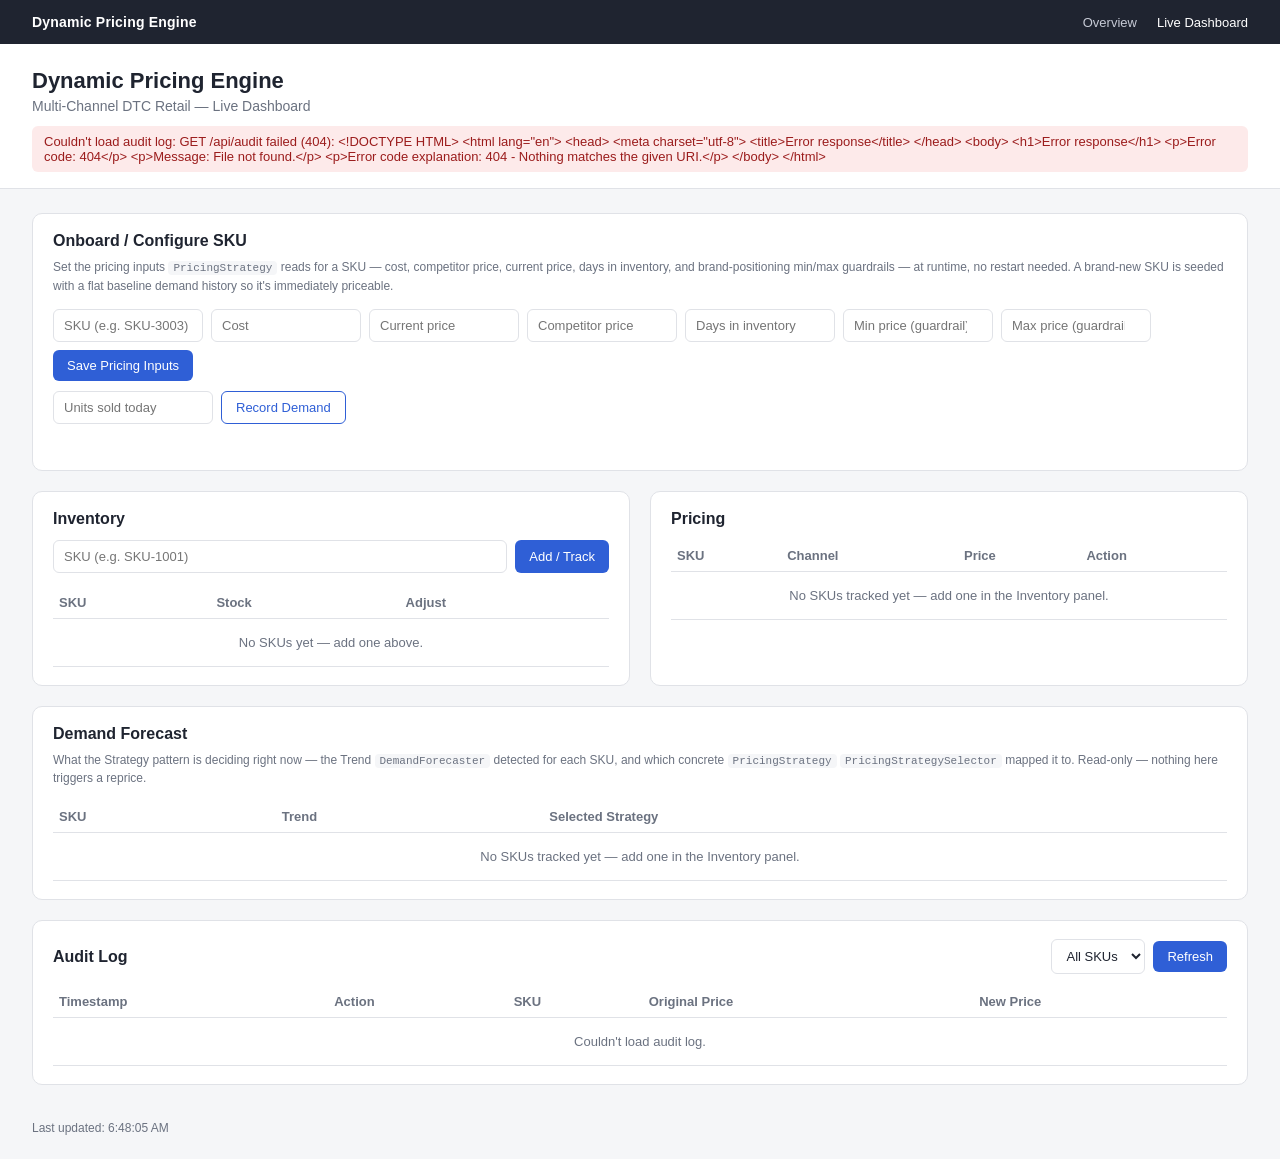
==== src/main/resources/static/dashboard.html @ 6233b5ac "SKU onboarding on the of UI dashboard" ====
<!DOCTYPE html>
<html lang="en">
<head>
  <meta charset="UTF-8" />
  <meta name="viewport" content="width=device-width, initial-scale=1.0" />
  <title>Dynamic Pricing Engine — Dashboard</title>
  <link rel="stylesheet" href="css/dashboard.css" />
</head>
<body>

  <nav class="top-nav">
    <span class="top-nav-brand">Dynamic Pricing Engine</span>
    <div class="top-nav-links">
      <a href="index.html">Overview</a>
      <a href="dashboard.html" class="active">Live Dashboard</a>
    </div>
  </nav>

  <header class="app-header">
    <h1>Dynamic Pricing Engine</h1>
    <p class="subtitle">Multi-Channel DTC Retail — Live Dashboard</p>
    <div id="status-banner" class="status-banner status-ok" hidden></div>
  </header>

  <main class="dashboard-grid">

    <!-- Onboarding Panel -->
    <section class="panel panel-wide" id="onboarding-panel">
      <h2>Onboard / Configure SKU</h2>
      <p class="panel-subtitle">
        Set the pricing inputs <code>PricingStrategy</code> reads for a SKU —
        cost, competitor price, current price, days in inventory, and
        brand-positioning min/max guardrails — at runtime, no restart needed.
        A brand-new SKU is seeded with a flat baseline demand history so it's
        immediately priceable.
      </p>
      <div class="onboarding-form">
        <input id="onboarding-sku-input" type="text" placeholder="SKU (e.g. SKU-3003)" />
        <input id="onboarding-cost" type="number" step="0.01" placeholder="Cost" />
        <input id="onboarding-current-price" type="number" step="0.01" placeholder="Current price" />
        <input id="onboarding-competitor-price" type="number" step="0.01" placeholder="Competitor price" />
        <input id="onboarding-days-in-inventory" type="number" placeholder="Days in inventory" />
        <input id="onboarding-min-price" type="number" step="0.01" placeholder="Min price (guardrail)" />
        <input id="onboarding-max-price" type="number" step="0.01" placeholder="Max price (guardrail)" />
        <button id="onboarding-save-btn">Save Pricing Inputs</button>
      </div>
      <div class="onboarding-form onboarding-form-secondary">
        <input id="onboarding-demand-units" type="number" placeholder="Units sold today" />
        <button id="onboarding-record-demand-btn" class="secondary">Record Demand</button>
      </div>
      <p id="onboarding-status" class="form-status"></p>
    </section>

    <!-- Inventory Panel -->
    <section class="panel" id="inventory-panel">
      <h2>Inventory</h2>
      <div class="panel-toolbar">
        <input id="inventory-sku-input" type="text" placeholder="SKU (e.g. SKU-1001)" />
        <button id="inventory-lookup-btn">Add / Track</button>
      </div>
      <table class="data-table">
        <thead>
          <tr>
            <th>SKU</th>
            <th>Stock</th>
            <th>Adjust</th>
          </tr>
        </thead>
        <tbody id="inventory-rows">
          <!-- rows injected by inventory-panel.js -->
        </tbody>
      </table>
    </section>

    <!-- Pricing Panel -->
    <section class="panel" id="pricing-panel">
      <h2>Pricing</h2>
      <table class="data-table">
        <thead>
          <tr>
            <th>SKU</th>
            <th>Channel</th>
            <th>Price</th>
            <th>Action</th>
          </tr>
        </thead>
        <tbody id="pricing-rows">
          <!-- rows injected by pricing-panel.js -->
        </tbody>
      </table>
    </section>

    <!-- Demand Forecast Panel -->
    <section class="panel panel-wide" id="forecast-panel">
      <h2>Demand Forecast</h2>
      <p class="panel-subtitle">
        What the Strategy pattern is deciding right now — the Trend
        <code>DemandForecaster</code> detected for each SKU, and which
        concrete <code>PricingStrategy</code> <code>PricingStrategySelector</code>
        mapped it to. Read-only — nothing here triggers a reprice.
      </p>
      <table class="data-table">
        <thead>
          <tr>
            <th>SKU</th>
            <th>Trend</th>
            <th>Selected Strategy</th>
          </tr>
        </thead>
        <tbody id="forecast-rows">
          <!-- rows injected by forecast-panel.js -->
        </tbody>
      </table>
    </section>

    <!-- Audit Panel -->
    <section class="panel panel-wide" id="audit-panel">
      <div class="panel-header-row">
        <h2>Audit Log</h2>
        <div class="audit-toolbar">
          <select id="audit-sku-filter" aria-label="Filter audit log by SKU">
            <option value="">All SKUs</option>
          </select>
          <button id="audit-refresh-btn">Refresh</button>
        </div>
      </div>
      <table class="data-table">
        <thead>
          <tr>
            <th>Timestamp</th>
            <th>Action</th>
            <th>SKU</th>
            <th>Original Price</th>
            <th>New Price</th>
          </tr>
        </thead>
        <tbody id="audit-rows">
          <!-- rows injected by audit-panel.js -->
        </tbody>
      </table>
    </section>

  </main>

  <footer class="app-footer">
    <span id="last-updated">Not yet loaded</span>
  </footer>

  <script src="js/api.js"></script>
  <script src="js/inventory-panel.js"></script>
  <script src="js/onboarding-panel.js"></script>
  <script src="js/pricing-panel.js"></script>
  <script src="js/forecast-panel.js"></script>
  <script src="js/audit-panel.js"></script>
  <script src="js/dashboard.js"></script>
</body>
</html>
---- src/main/resources/static/css/dashboard.css ----
:root {
  --color-bg: #f5f6f8;
  --color-panel: #ffffff;
  --color-border: #e0e2e7;
  --color-text: #1f2430;
  --color-muted: #6b7280;
  --color-primary: #2f5fd6;
  --color-primary-hover: #24449e;
  --color-rising: #1a8f4c;
  --color-falling: #c23b3b;
  --color-stable: #6b7280;
  --color-danger-bg: #fdeaea;
  --color-danger-text: #9b1c1c;
  --color-ok-bg: #e8f5ee;
  --color-ok-text: #1a6b3c;
  font-family: -apple-system, BlinkMacSystemFont, "Segoe UI", Roboto, Helvetica, Arial, sans-serif;
}

* { box-sizing: border-box; }

body {
  margin: 0;
  background: var(--color-bg);
  color: var(--color-text);
}

.top-nav {
  display: flex;
  align-items: center;
  justify-content: space-between;
  padding: 14px 32px;
  background: var(--color-text);
}

.top-nav-brand {
  color: #fff;
  font-weight: 600;
  font-size: 14px;
  letter-spacing: 0.2px;
}

.top-nav-links {
  display: flex;
  gap: 20px;
}

.top-nav-links a {
  color: #c7cbd6;
  text-decoration: none;
  font-size: 13px;
  font-weight: 500;
}

.top-nav-links a:hover,
.top-nav-links a.active {
  color: #fff;
}

.panel-subtitle {
  margin: -4px 0 14px;
  color: var(--color-muted);
  font-size: 12px;
  line-height: 1.5;
}

.panel-subtitle code {
  background: var(--color-bg);
  border-radius: 4px;
  padding: 1px 5px;
  font-size: 11px;
}

.app-header {
  padding: 24px 32px 16px;
  border-bottom: 1px solid var(--color-border);
  background: var(--color-panel);
}

.app-header h1 {
  margin: 0;
  font-size: 22px;
}

.subtitle {
  margin: 4px 0 0;
  color: var(--color-muted);
  font-size: 14px;
}

.status-banner {
  margin-top: 12px;
  padding: 8px 12px;
  border-radius: 6px;
  font-size: 13px;
}

.status-banner.status-ok {
  background: var(--color-ok-bg);
  color: var(--color-ok-text);
}

.status-banner.status-error {
  background: var(--color-danger-bg);
  color: var(--color-danger-text);
}

.dashboard-grid {
  display: grid;
  grid-template-columns: 1fr 1fr;
  gap: 20px;
  padding: 24px 32px;
}

.panel {
  background: var(--color-panel);
  border: 1px solid var(--color-border);
  border-radius: 10px;
  padding: 18px 20px;
}

.panel-wide {
  grid-column: 1 / -1;
}

.panel h2 {
  margin: 0 0 12px;
  font-size: 16px;
}

.panel-header-row {
  display: flex;
  align-items: center;
  justify-content: space-between;
  margin-bottom: 12px;
}

.panel-header-row h2 { margin: 0; }

.panel-toolbar {
  display: flex;
  gap: 8px;
  margin-bottom: 14px;
}

.panel-toolbar input {
  flex: 1;
  padding: 8px 10px;
  border: 1px solid var(--color-border);
  border-radius: 6px;
  font-size: 13px;
}

.audit-toolbar {
  display: flex;
  gap: 8px;
  align-items: center;
}

.audit-toolbar select {
  padding: 8px 10px;
  border: 1px solid var(--color-border);
  border-radius: 6px;
  font-size: 13px;
  background: var(--color-panel);
  color: var(--color-text);
}

button {
  padding: 8px 14px;
  background: var(--color-primary);
  color: white;
  border: none;
  border-radius: 6px;
  font-size: 13px;
  cursor: pointer;
}

button:hover { background: var(--color-primary-hover); }

button.secondary {
  background: transparent;
  color: var(--color-primary);
  border: 1px solid var(--color-primary);
}

button.secondary:hover {
  background: #eef2fc;
}

.data-table {
  width: 100%;
  border-collapse: collapse;
  font-size: 13px;
}

.data-table th {
  text-align: left;
  padding: 8px 6px;
  color: var(--color-muted);
  border-bottom: 1px solid var(--color-border);
  font-weight: 600;
}

.data-table td {
  padding: 8px 6px;
  border-bottom: 1px solid var(--color-border);
}

.data-table tbody tr:hover {
  background: #fafbfd;
}

.qty-controls {
  display: flex;
  gap: 6px;
  align-items: center;
}

.qty-controls button {
  padding: 4px 10px;
  font-size: 14px;
}

.trend-badge {
  display: inline-block;
  padding: 2px 8px;
  border-radius: 12px;
  font-size: 12px;
  font-weight: 600;
}

.trend-badge.RISING { background: #e6f6ec; color: var(--color-rising); }
.trend-badge.FALLING { background: #fbeaea; color: var(--color-falling); }
.trend-badge.STABLE { background: #eef0f2; color: var(--color-stable); }

.onboarding-form {
  display: flex;
  flex-wrap: wrap;
  gap: 8px;
  margin-bottom: 10px;
}

.onboarding-form input {
  padding: 8px 10px;
  border: 1px solid var(--color-border);
  border-radius: 6px;
  font-size: 13px;
  width: 150px;
}

.onboarding-form-secondary input {
  width: 160px;
}

.form-status {
  margin: 6px 0 0;
  font-size: 13px;
  min-height: 18px;
}

.form-status-ok {
  color: var(--color-ok-text);
}

.form-status-error {
  color: var(--color-danger-text);
}

.empty-row td {
  color: var(--color-muted);
  text-align: center;
  padding: 16px 6px;
}

.app-footer {
  padding: 12px 32px 24px;
  color: var(--color-muted);
  font-size: 12px;
}
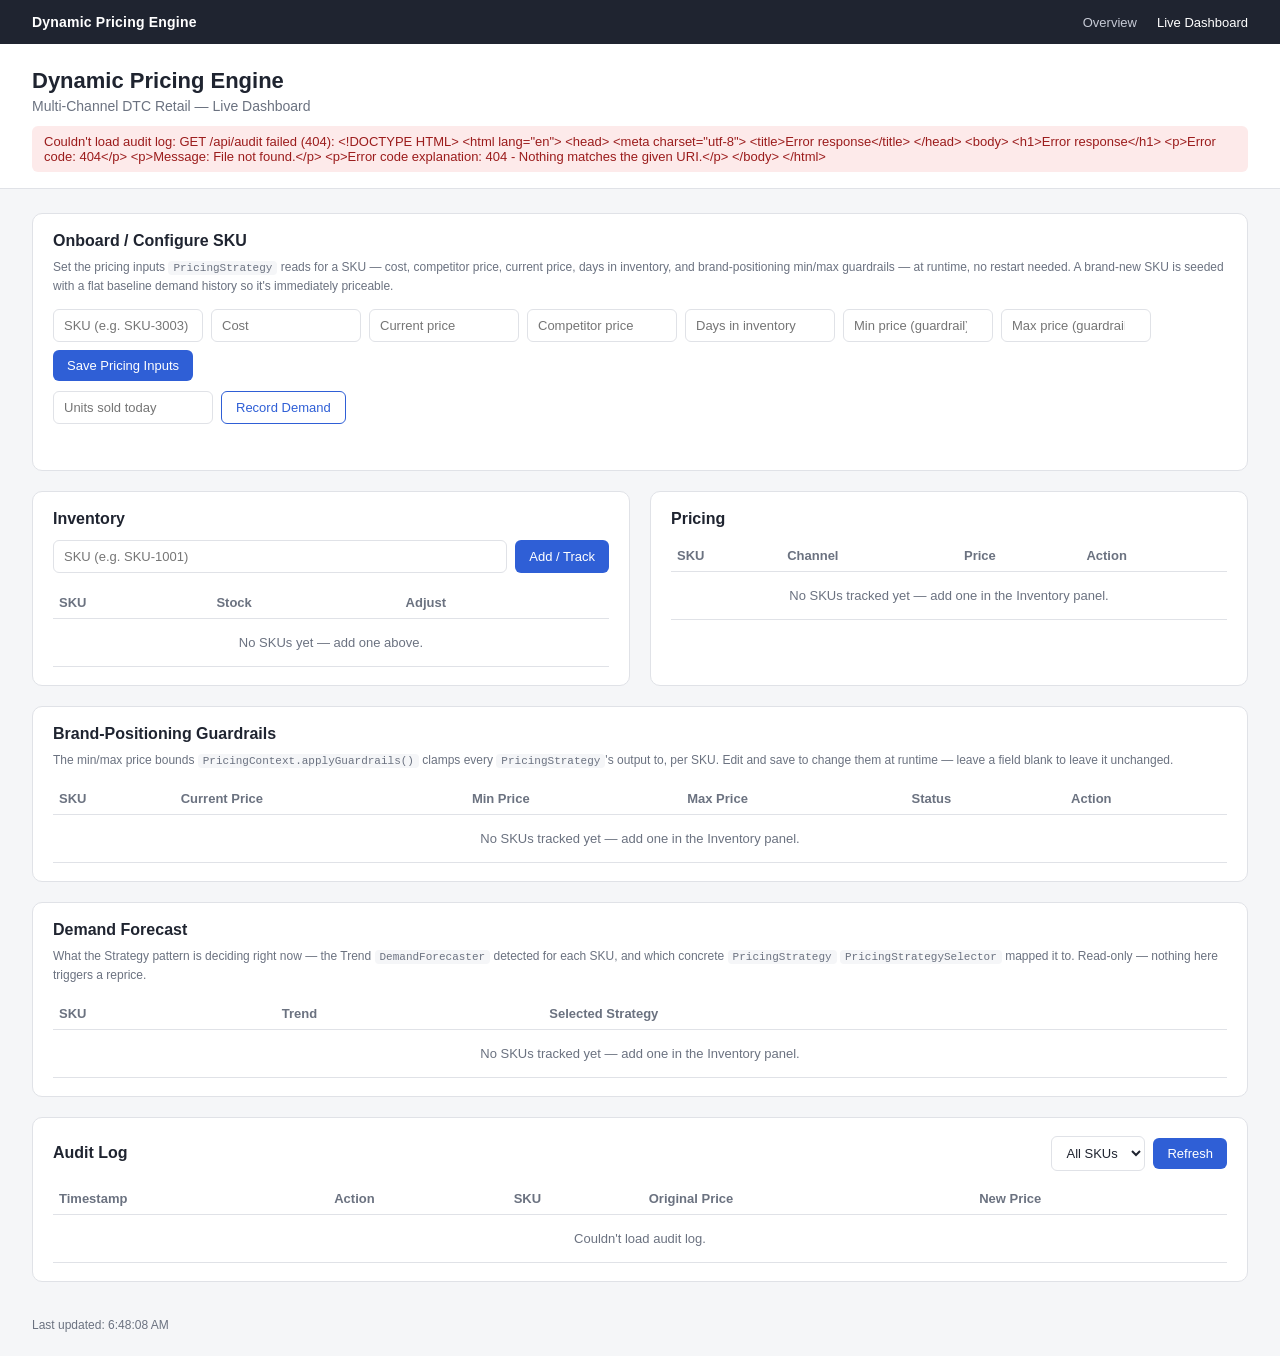
==== commit 44b86a05: "added gaurdrails and fixed audit log" ====
--- a/src/main/resources/static/dashboard.html
+++ b/src/main/resources/static/dashboard.html
@@ -90,6 +90,32 @@
       </table>
     </section>
 
+    <!-- Guardrails Panel -->
+    <section class="panel panel-wide" id="guardrails-panel">
+      <h2>Brand-Positioning Guardrails</h2>
+      <p class="panel-subtitle">
+        The min/max price bounds <code>PricingContext.applyGuardrails()</code>
+        clamps every <code>PricingStrategy</code>'s output to, per SKU. Edit
+        and save to change them at runtime — leave a field blank to leave it
+        unchanged.
+      </p>
+      <table class="data-table">
+        <thead>
+          <tr>
+            <th>SKU</th>
+            <th>Current Price</th>
+            <th>Min Price</th>
+            <th>Max Price</th>
+            <th>Status</th>
+            <th>Action</th>
+          </tr>
+        </thead>
+        <tbody id="guardrails-rows">
+          <!-- rows injected by guardrails-panel.js -->
+        </tbody>
+      </table>
+    </section>
+
     <!-- Demand Forecast Panel -->
     <section class="panel panel-wide" id="forecast-panel">
       <h2>Demand Forecast</h2>
@@ -150,6 +176,7 @@
   <script src="js/inventory-panel.js"></script>
   <script src="js/onboarding-panel.js"></script>
   <script src="js/pricing-panel.js"></script>
+  <script src="js/guardrails-panel.js"></script>
   <script src="js/forecast-panel.js"></script>
   <script src="js/audit-panel.js"></script>
   <script src="js/dashboard.js"></script>
--- a/src/main/resources/static/css/dashboard.css
+++ b/src/main/resources/static/css/dashboard.css
@@ -233,6 +233,29 @@
 .trend-badge.FALLING { background: #fbeaea; color: var(--color-falling); }
 .trend-badge.STABLE { background: #eef0f2; color: var(--color-stable); }
 
+.guardrail-input {
+  width: 90px;
+  padding: 6px 8px;
+  border: 1px solid var(--color-border);
+  border-radius: 6px;
+  font-size: 13px;
+}
+
+.guardrail-status {
+  font-size: 12px;
+  color: var(--color-muted);
+}
+
+.guardrail-status.guardrail-ok {
+  color: var(--color-ok-text);
+}
+
+.guardrail-status.guardrail-floor,
+.guardrail-status.guardrail-ceiling {
+  color: var(--color-danger-text);
+  font-weight: 600;
+}
+
 .onboarding-form {
   display: flex;
   flex-wrap: wrap;
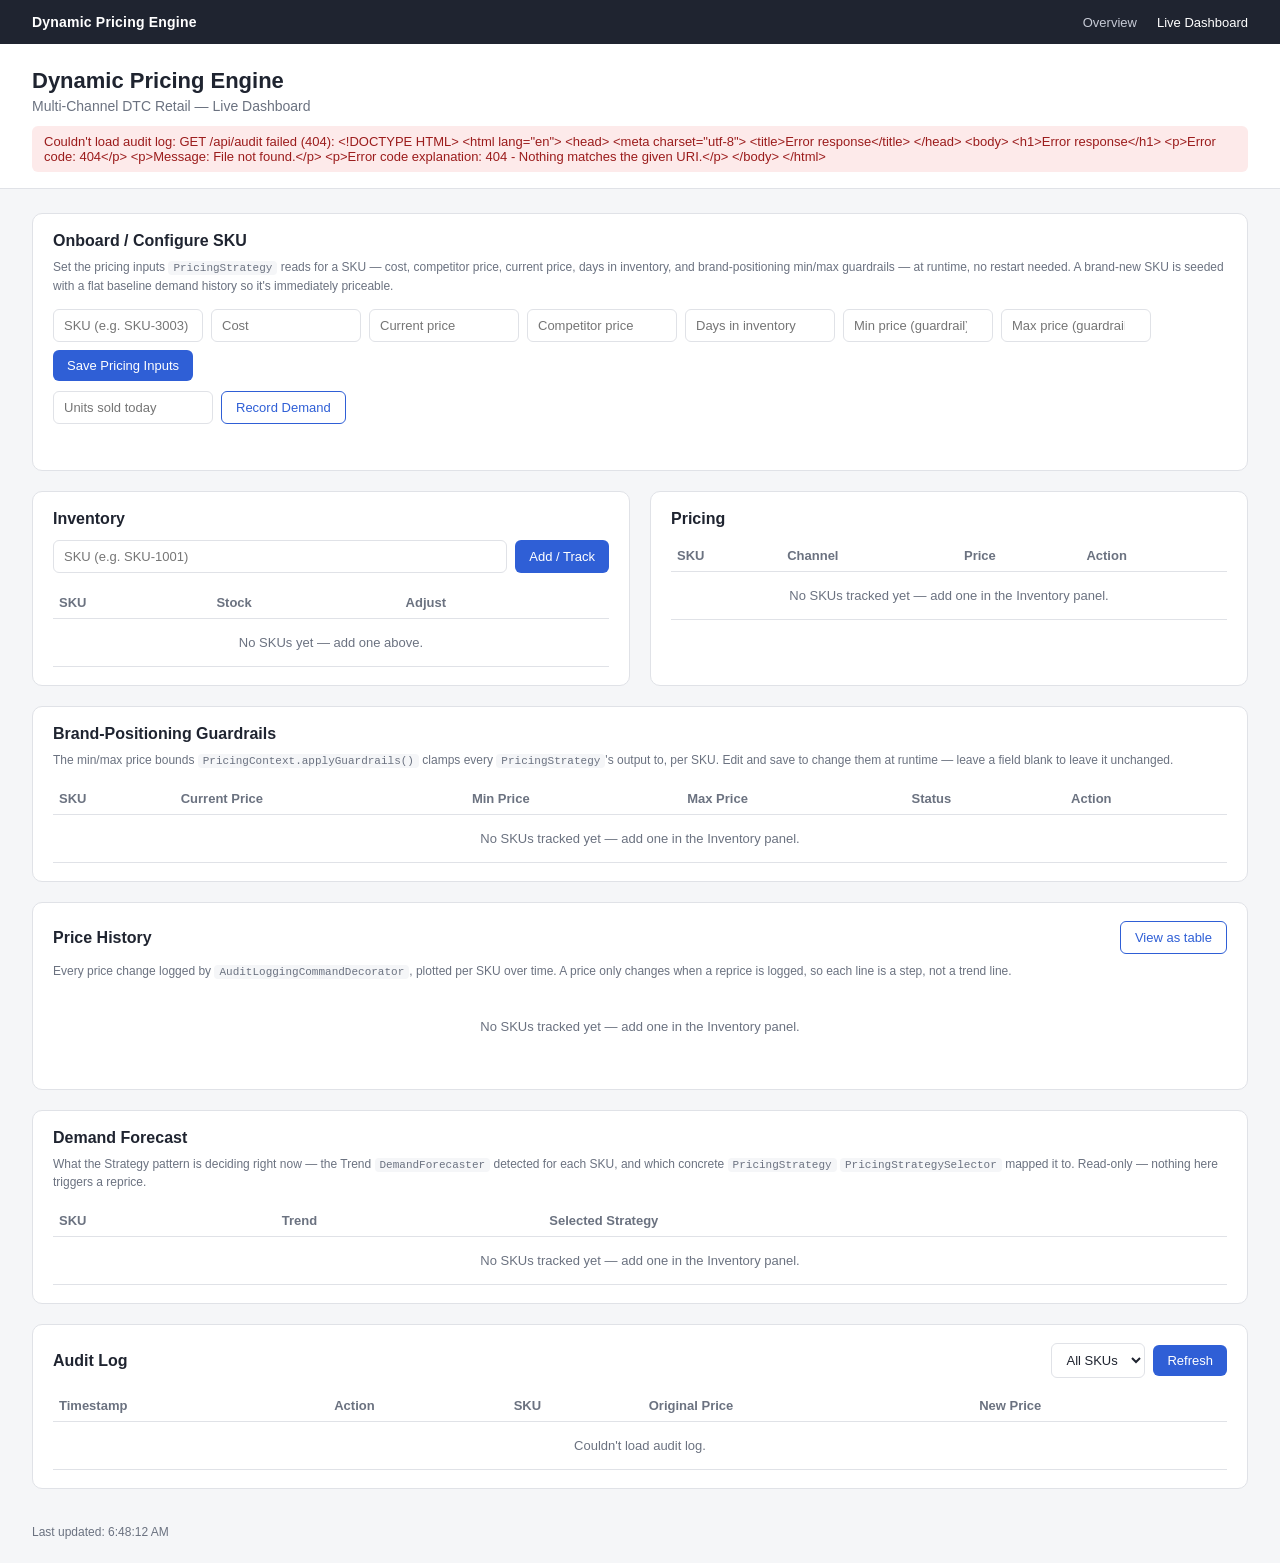
==== commit ac60de65: "updates" ====
--- a/src/main/resources/static/dashboard.html
+++ b/src/main/resources/static/dashboard.html
@@ -5,6 +5,7 @@
   <meta name="viewport" content="width=device-width, initial-scale=1.0" />
   <title>Dynamic Pricing Engine — Dashboard</title>
   <link rel="stylesheet" href="css/dashboard.css" />
+  <link rel="stylesheet" href="css/chart.css" />
 </head>
 <body>
 
@@ -114,6 +115,22 @@
           <!-- rows injected by guardrails-panel.js -->
         </tbody>
       </table>
+    </section>
+
+    <!-- Price History Panel -->
+    <section class="panel panel-wide" id="price-history-panel">
+      <div class="panel-header-row">
+        <h2>Price History</h2>
+        <div class="audit-toolbar">
+          <button id="price-history-toggle-btn" class="secondary">View as table</button>
+        </div>
+      </div>
+      <p class="panel-subtitle">
+        Every price change logged by <code>AuditLoggingCommandDecorator</code>,
+        plotted per SKU over time. A price only changes when a reprice is
+        logged, so each line is a step, not a trend line.
+      </p>
+      <div id="price-history-body"></div>
     </section>
 
     <!-- Demand Forecast Panel -->
@@ -179,6 +196,7 @@
   <script src="js/guardrails-panel.js"></script>
   <script src="js/forecast-panel.js"></script>
   <script src="js/audit-panel.js"></script>
+  <script src="js/price-history-panel.js"></script>
   <script src="js/dashboard.js"></script>
 </body>
 </html>
--- a/src/main/resources/static/css/chart.css
+++ b/src/main/resources/static/css/chart.css
@@ -0,0 +1,145 @@
+/**
+ * Chart chrome + categorical palette for the Price History panel.
+ * Light-mode only, matching the rest of this dashboard (no dark-mode
+ * toggle exists elsewhere in the app). Values are the validated default
+ * palette from the dataviz skill's reference instance -- ordering is the
+ * CVD-safety mechanism, so slots are assigned in this fixed order and never
+ * reshuffled per SKU.
+ */
+
+.viz-root {
+  color-scheme: light;
+  --surface-1: #fcfcfb;
+  --text-primary: #0b0b0b;
+  --text-secondary: #52514e;
+  --text-muted: #898781;
+  --gridline: #e1e0d9;
+  --axis-line: #c3c2b7;
+
+  --series-1: #2a78d6; /* blue */
+  --series-2: #eb6834; /* orange */
+  --series-3: #1baf7a; /* aqua */
+  --series-4: #eda100; /* yellow */
+  --series-5: #e87ba4; /* magenta */
+  --series-6: #008300; /* green */
+  --series-7: #4a3aa7; /* violet */
+  --series-8: #e34948; /* red */
+}
+
+.chart-toolbar {
+  display: flex;
+  justify-content: flex-end;
+  margin-bottom: 8px;
+}
+
+.chart-svg {
+  display: block;
+  width: 100%;
+  height: auto;
+  max-height: 220px;
+  overflow: visible;
+  font-family: inherit;
+}
+
+.chart-svg .gridline {
+  stroke: var(--gridline);
+  stroke-width: 1;
+}
+
+.chart-svg .axis-line {
+  stroke: var(--axis-line);
+  stroke-width: 1;
+}
+
+.chart-svg .axis-label {
+  fill: var(--text-muted);
+  font-size: 11px;
+}
+
+.chart-svg .series-line {
+  fill: none;
+  stroke-width: 2;
+  stroke-linejoin: round;
+  stroke-linecap: round;
+}
+
+.chart-svg .series-marker {
+  stroke: var(--surface-1);
+  stroke-width: 2;
+}
+
+.chart-svg .direct-label {
+  font-size: 12px;
+  font-weight: 600;
+  fill: var(--text-primary);
+}
+
+.chart-svg .crosshair-line {
+  stroke: var(--axis-line);
+  stroke-width: 1;
+  pointer-events: none;
+}
+
+.chart-legend {
+  display: flex;
+  flex-wrap: wrap;
+  gap: 14px;
+  margin-top: 10px;
+  font-size: 12px;
+  color: var(--text-secondary);
+}
+
+.chart-legend-item {
+  display: flex;
+  align-items: center;
+  gap: 6px;
+}
+
+.chart-legend-swatch {
+  display: inline-block;
+  width: 16px;
+  height: 2px;
+  border-radius: 1px;
+}
+
+.chart-tooltip {
+  position: absolute;
+  pointer-events: none;
+  background: var(--text-primary);
+  color: #fff;
+  border-radius: 6px;
+  padding: 8px 10px;
+  font-size: 12px;
+  line-height: 1.5;
+  transform: translate(-50%, -100%);
+  white-space: nowrap;
+  z-index: 5;
+}
+
+.chart-tooltip-row {
+  display: flex;
+  align-items: center;
+  gap: 6px;
+}
+
+.chart-tooltip-key {
+  display: inline-block;
+  width: 10px;
+  height: 2px;
+  flex-shrink: 0;
+}
+
+.chart-tooltip-value {
+  font-weight: 700;
+}
+
+.chart-tooltip-sku {
+  color: #d5d5d5;
+}
+
+.chart-empty {
+  color: var(--text-muted, var(--color-muted));
+  font-size: 13px;
+  text-align: center;
+  padding: 24px 0;
+}
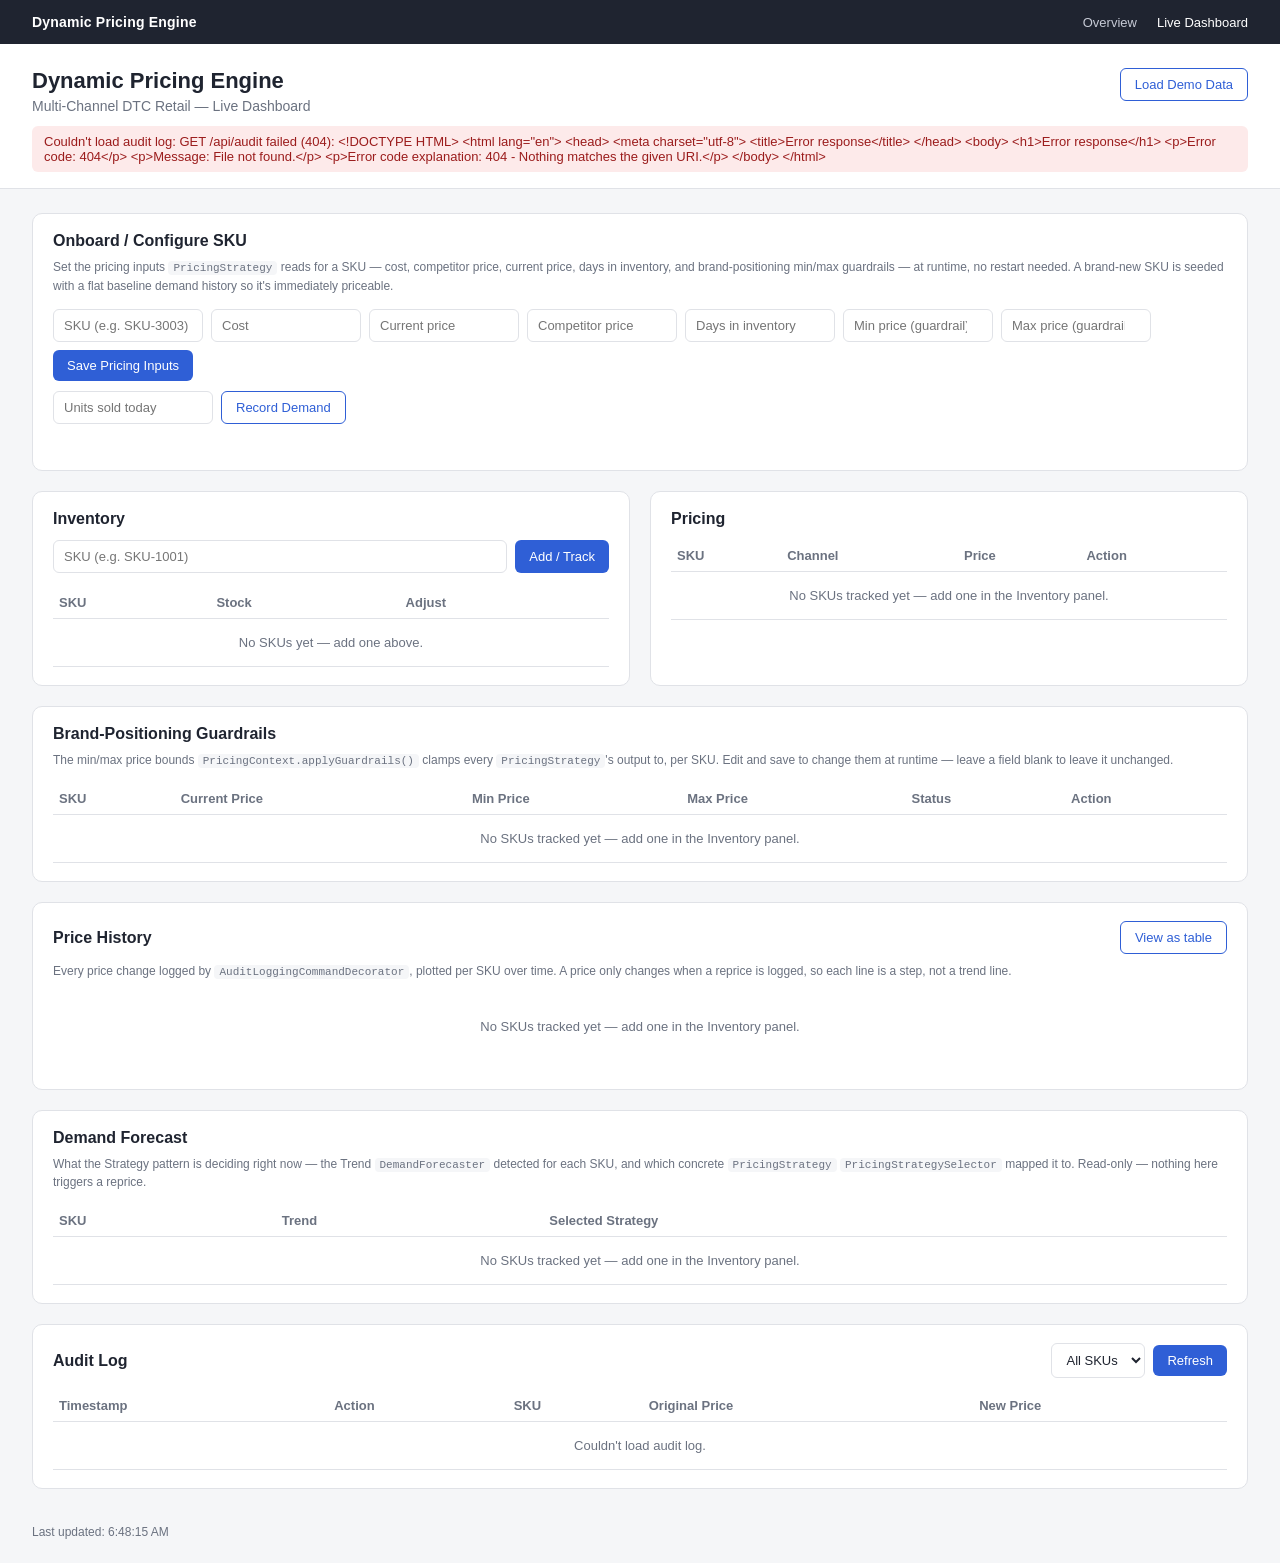
==== commit 6ad5249f: "added demo SKU data" ====
--- a/src/main/resources/static/dashboard.html
+++ b/src/main/resources/static/dashboard.html
@@ -18,8 +18,13 @@
   </nav>
 
   <header class="app-header">
-    <h1>Dynamic Pricing Engine</h1>
-    <p class="subtitle">Multi-Channel DTC Retail — Live Dashboard</p>
+    <div class="app-header-row">
+      <div>
+        <h1>Dynamic Pricing Engine</h1>
+        <p class="subtitle">Multi-Channel DTC Retail — Live Dashboard</p>
+      </div>
+      <button id="seed-demo-data-btn" class="secondary">Load Demo Data</button>
+    </div>
     <div id="status-banner" class="status-banner status-ok" hidden></div>
   </header>
 
--- a/src/main/resources/static/css/dashboard.css
+++ b/src/main/resources/static/css/dashboard.css
@@ -76,6 +76,13 @@
   background: var(--color-panel);
 }
 
+.app-header-row {
+  display: flex;
+  align-items: flex-start;
+  justify-content: space-between;
+  gap: 16px;
+}
+
 .app-header h1 {
   margin: 0;
   font-size: 22px;
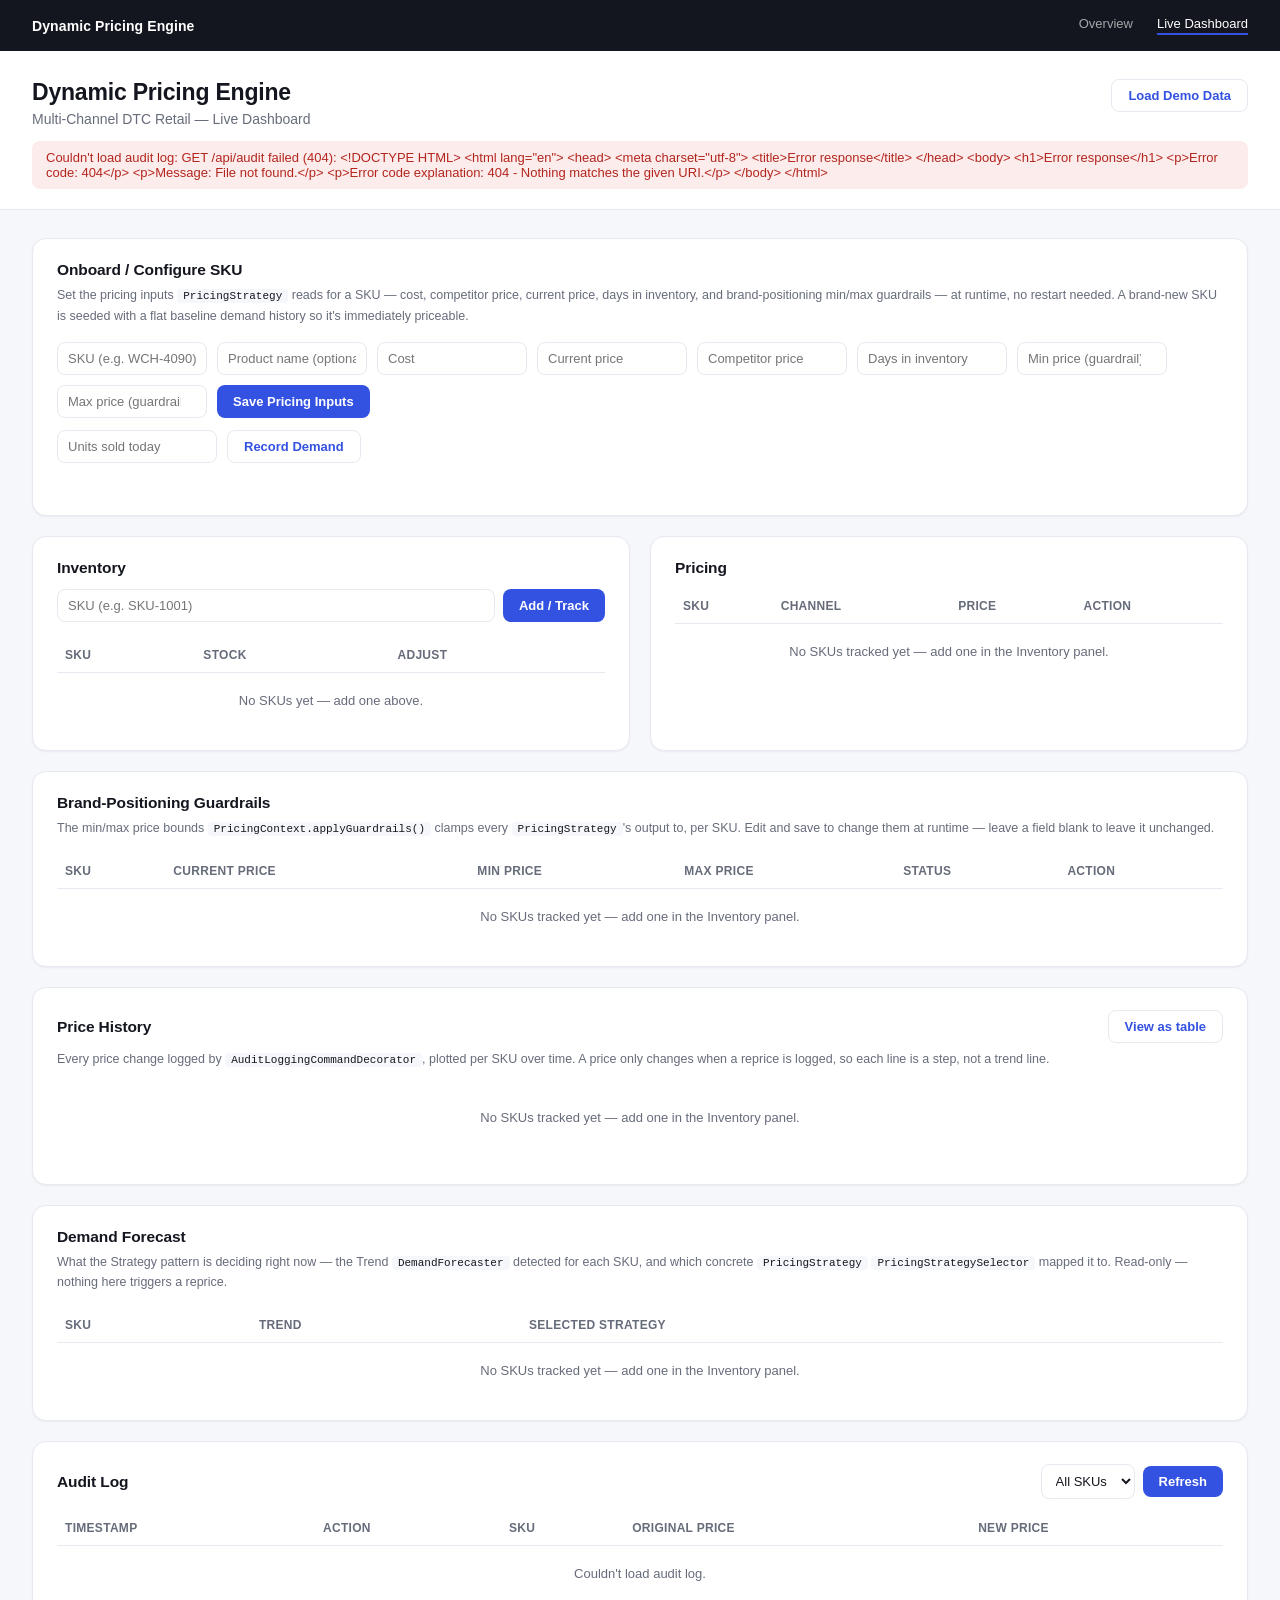
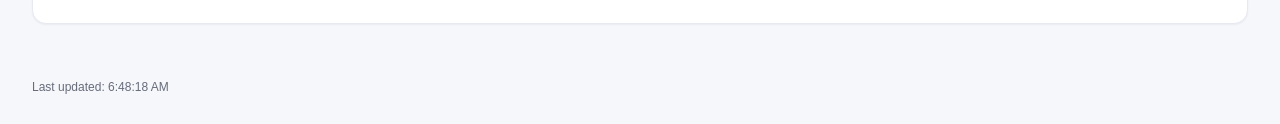
==== commit b43fb052: "hover effect in Price History" ====
--- a/src/main/resources/static/dashboard.html
+++ b/src/main/resources/static/dashboard.html
@@ -41,7 +41,8 @@
         immediately priceable.
       </p>
       <div class="onboarding-form">
-        <input id="onboarding-sku-input" type="text" placeholder="SKU (e.g. SKU-3003)" />
+        <input id="onboarding-sku-input" type="text" placeholder="SKU (e.g. WCH-4090)" />
+        <input id="onboarding-name" type="text" placeholder="Product name (optional)" />
         <input id="onboarding-cost" type="number" step="0.01" placeholder="Cost" />
         <input id="onboarding-current-price" type="number" step="0.01" placeholder="Current price" />
         <input id="onboarding-competitor-price" type="number" step="0.01" placeholder="Competitor price" />
--- a/src/main/resources/static/css/dashboard.css
+++ b/src/main/resources/static/css/dashboard.css
@@ -1,18 +1,24 @@
 :root {
-  --color-bg: #f5f6f8;
+  --color-bg: #f6f7fb;
   --color-panel: #ffffff;
-  --color-border: #e0e2e7;
-  --color-text: #1f2430;
-  --color-muted: #6b7280;
-  --color-primary: #2f5fd6;
-  --color-primary-hover: #24449e;
-  --color-rising: #1a8f4c;
-  --color-falling: #c23b3b;
-  --color-stable: #6b7280;
-  --color-danger-bg: #fdeaea;
-  --color-danger-text: #9b1c1c;
-  --color-ok-bg: #e8f5ee;
-  --color-ok-text: #1a6b3c;
+  --color-border: #e7e9f0;
+  --color-text: #14161f;
+  --color-muted: #676c7b;
+  --color-primary: #3452e1;
+  --color-primary-hover: #2740b8;
+  --color-primary-soft: #eef1fe;
+  --color-rising: #16874f;
+  --color-falling: #c0333a;
+  --color-stable: #676c7b;
+  --color-danger-bg: #fdecec;
+  --color-danger-text: #b3261e;
+  --color-ok-bg: #e9f7ef;
+  --color-ok-text: #146c3e;
+  --shadow-sm: 0 1px 2px rgba(16, 20, 40, 0.05);
+  --shadow-md: 0 2px 6px rgba(16, 20, 40, 0.05), 0 8px 24px rgba(16, 20, 40, 0.06);
+  --radius-lg: 14px;
+  --radius-md: 10px;
+  --radius-sm: 8px;
   font-family: -apple-system, BlinkMacSystemFont, "Segoe UI", Roboto, Helvetica, Arial, sans-serif;
 }
 
@@ -22,33 +28,40 @@
   margin: 0;
   background: var(--color-bg);
   color: var(--color-text);
+  -webkit-font-smoothing: antialiased;
 }
 
 .top-nav {
   display: flex;
   align-items: center;
   justify-content: space-between;
-  padding: 14px 32px;
+  padding: 16px 32px;
   background: var(--color-text);
+  position: sticky;
+  top: 0;
+  z-index: 10;
 }
 
 .top-nav-brand {
   color: #fff;
   font-weight: 600;
   font-size: 14px;
-  letter-spacing: 0.2px;
+  letter-spacing: 0.1px;
 }
 
 .top-nav-links {
   display: flex;
-  gap: 20px;
+  gap: 24px;
 }
 
 .top-nav-links a {
-  color: #c7cbd6;
+  color: rgba(255, 255, 255, 0.62);
   text-decoration: none;
   font-size: 13px;
   font-weight: 500;
+  padding-bottom: 2px;
+  border-bottom: 2px solid transparent;
+  transition: color 0.15s ease, border-color 0.15s ease;
 }
 
 .top-nav-links a:hover,
@@ -56,22 +69,27 @@
   color: #fff;
 }
 
+.top-nav-links a.active {
+  border-bottom-color: var(--color-primary);
+}
+
 .panel-subtitle {
-  margin: -4px 0 14px;
-  color: var(--color-muted);
-  font-size: 12px;
-  line-height: 1.5;
+  margin: -6px 0 16px;
+  color: var(--color-muted);
+  font-size: 12.5px;
+  line-height: 1.6;
 }
 
 .panel-subtitle code {
   background: var(--color-bg);
   border-radius: 4px;
-  padding: 1px 5px;
+  padding: 1px 6px;
   font-size: 11px;
+  color: var(--color-text);
 }
 
 .app-header {
-  padding: 24px 32px 16px;
+  padding: 28px 32px 20px;
   border-bottom: 1px solid var(--color-border);
   background: var(--color-panel);
 }
@@ -85,20 +103,23 @@
 
 .app-header h1 {
   margin: 0;
-  font-size: 22px;
+  font-size: 23px;
+  font-weight: 700;
+  letter-spacing: -0.2px;
 }
 
 .subtitle {
-  margin: 4px 0 0;
+  margin: 5px 0 0;
   color: var(--color-muted);
   font-size: 14px;
 }
 
 .status-banner {
-  margin-top: 12px;
-  padding: 8px 12px;
-  border-radius: 6px;
-  font-size: 13px;
+  margin-top: 14px;
+  padding: 9px 14px;
+  border-radius: var(--radius-sm);
+  font-size: 13px;
+  font-weight: 500;
 }
 
 .status-banner.status-ok {
@@ -115,14 +136,17 @@
   display: grid;
   grid-template-columns: 1fr 1fr;
   gap: 20px;
-  padding: 24px 32px;
+  padding: 28px 32px 40px;
+  max-width: 1400px;
+  margin: 0 auto;
 }
 
 .panel {
   background: var(--color-panel);
   border: 1px solid var(--color-border);
-  border-radius: 10px;
-  padding: 18px 20px;
+  border-radius: var(--radius-lg);
+  padding: 22px 24px;
+  box-shadow: var(--shadow-sm);
 }
 
 .panel-wide {
@@ -131,7 +155,9 @@
 
 .panel h2 {
   margin: 0 0 12px;
-  font-size: 16px;
+  font-size: 15.5px;
+  font-weight: 700;
+  letter-spacing: -0.1px;
 }
 
 .panel-header-row {
@@ -146,15 +172,11 @@
 .panel-toolbar {
   display: flex;
   gap: 8px;
-  margin-bottom: 14px;
+  margin-bottom: 16px;
 }
 
 .panel-toolbar input {
   flex: 1;
-  padding: 8px 10px;
-  border: 1px solid var(--color-border);
-  border-radius: 6px;
-  font-size: 13px;
 }
 
 .audit-toolbar {
@@ -166,32 +188,68 @@
 .audit-toolbar select {
   padding: 8px 10px;
   border: 1px solid var(--color-border);
-  border-radius: 6px;
+  border-radius: var(--radius-sm);
   font-size: 13px;
   background: var(--color-panel);
   color: var(--color-text);
 }
 
+input, select {
+  font-family: inherit;
+}
+
+input[type="text"],
+input[type="number"],
+.audit-toolbar select,
+.guardrail-input {
+  padding: 8px 10px;
+  border: 1px solid var(--color-border);
+  border-radius: var(--radius-sm);
+  font-size: 13px;
+  color: var(--color-text);
+  background: var(--color-panel);
+  transition: border-color 0.15s ease, box-shadow 0.15s ease;
+}
+
+input[type="text"]:focus,
+input[type="number"]:focus,
+.audit-toolbar select:focus,
+.guardrail-input:focus {
+  outline: none;
+  border-color: var(--color-primary);
+  box-shadow: 0 0 0 3px var(--color-primary-soft);
+}
+
 button {
-  padding: 8px 14px;
+  padding: 8px 16px;
   background: var(--color-primary);
   color: white;
   border: none;
-  border-radius: 6px;
-  font-size: 13px;
+  border-radius: var(--radius-sm);
+  font-size: 13px;
+  font-weight: 600;
   cursor: pointer;
+  transition: background 0.15s ease, box-shadow 0.15s ease, transform 0.05s ease;
 }
 
 button:hover { background: var(--color-primary-hover); }
+button:active { transform: translateY(1px); }
+
+button:disabled {
+  opacity: 0.55;
+  cursor: not-allowed;
+  transform: none;
+}
 
 button.secondary {
   background: transparent;
   color: var(--color-primary);
-  border: 1px solid var(--color-primary);
+  border: 1px solid var(--color-border);
 }
 
 button.secondary:hover {
-  background: #eef2fc;
+  background: var(--color-primary-soft);
+  border-color: var(--color-primary);
 }
 
 .data-table {
@@ -202,19 +260,36 @@
 
 .data-table th {
   text-align: left;
-  padding: 8px 6px;
+  padding: 10px 8px;
   color: var(--color-muted);
   border-bottom: 1px solid var(--color-border);
   font-weight: 600;
+  font-size: 12px;
+  text-transform: uppercase;
+  letter-spacing: 0.3px;
 }
 
 .data-table td {
-  padding: 8px 6px;
+  padding: 11px 8px;
   border-bottom: 1px solid var(--color-border);
 }
 
+.data-table tbody tr {
+  transition: background 0.1s ease;
+}
+
 .data-table tbody tr:hover {
-  background: #fafbfd;
+  background: #fafbfe;
+}
+
+.data-table tbody tr:last-child td {
+  border-bottom: none;
+}
+
+.sku-code {
+  color: var(--color-muted);
+  font-size: 11.5px;
+  margin-left: 4px;
 }
 
 .qty-controls {
@@ -230,27 +305,25 @@
 
 .trend-badge {
   display: inline-block;
-  padding: 2px 8px;
-  border-radius: 12px;
-  font-size: 12px;
-  font-weight: 600;
-}
-
-.trend-badge.RISING { background: #e6f6ec; color: var(--color-rising); }
-.trend-badge.FALLING { background: #fbeaea; color: var(--color-falling); }
-.trend-badge.STABLE { background: #eef0f2; color: var(--color-stable); }
+  padding: 3px 10px;
+  border-radius: 999px;
+  font-size: 11.5px;
+  font-weight: 700;
+  letter-spacing: 0.2px;
+}
+
+.trend-badge.RISING { background: #e6f7ee; color: var(--color-rising); }
+.trend-badge.FALLING { background: #fceaea; color: var(--color-falling); }
+.trend-badge.STABLE { background: #eef0f4; color: var(--color-stable); }
 
 .guardrail-input {
   width: 90px;
-  padding: 6px 8px;
-  border: 1px solid var(--color-border);
-  border-radius: 6px;
-  font-size: 13px;
 }
 
 .guardrail-status {
   font-size: 12px;
   color: var(--color-muted);
+  font-weight: 500;
 }
 
 .guardrail-status.guardrail-ok {
@@ -260,21 +333,17 @@
 .guardrail-status.guardrail-floor,
 .guardrail-status.guardrail-ceiling {
   color: var(--color-danger-text);
-  font-weight: 600;
+  font-weight: 700;
 }
 
 .onboarding-form {
   display: flex;
   flex-wrap: wrap;
-  gap: 8px;
-  margin-bottom: 10px;
+  gap: 10px;
+  margin-bottom: 12px;
 }
 
 .onboarding-form input {
-  padding: 8px 10px;
-  border: 1px solid var(--color-border);
-  border-radius: 6px;
-  font-size: 13px;
   width: 150px;
 }
 
@@ -283,9 +352,10 @@
 }
 
 .form-status {
-  margin: 6px 0 0;
+  margin: 8px 0 0;
   font-size: 13px;
   min-height: 18px;
+  font-weight: 500;
 }
 
 .form-status-ok {
@@ -299,11 +369,14 @@
 .empty-row td {
   color: var(--color-muted);
   text-align: center;
-  padding: 16px 6px;
+  padding: 20px 6px;
+  font-size: 13px;
 }
 
 .app-footer {
-  padding: 12px 32px 24px;
+  padding: 16px 32px 32px;
   color: var(--color-muted);
   font-size: 12px;
-}
+  max-width: 1400px;
+  margin: 0 auto;
+}
--- a/src/main/resources/static/css/chart.css
+++ b/src/main/resources/static/css/chart.css
@@ -61,6 +61,7 @@
   stroke-width: 2;
   stroke-linejoin: round;
   stroke-linecap: round;
+  transition: stroke-width 0.1s ease, opacity 0.1s ease;
 }
 
 .chart-svg .series-marker {
@@ -107,13 +108,14 @@
   pointer-events: none;
   background: var(--text-primary);
   color: #fff;
-  border-radius: 6px;
-  padding: 8px 10px;
+  border-radius: 8px;
+  padding: 9px 12px;
   font-size: 12px;
-  line-height: 1.5;
+  line-height: 1.6;
   transform: translate(-50%, -100%);
   white-space: nowrap;
   z-index: 5;
+  box-shadow: 0 4px 16px rgba(0, 0, 0, 0.18);
 }
 
 .chart-tooltip-row {
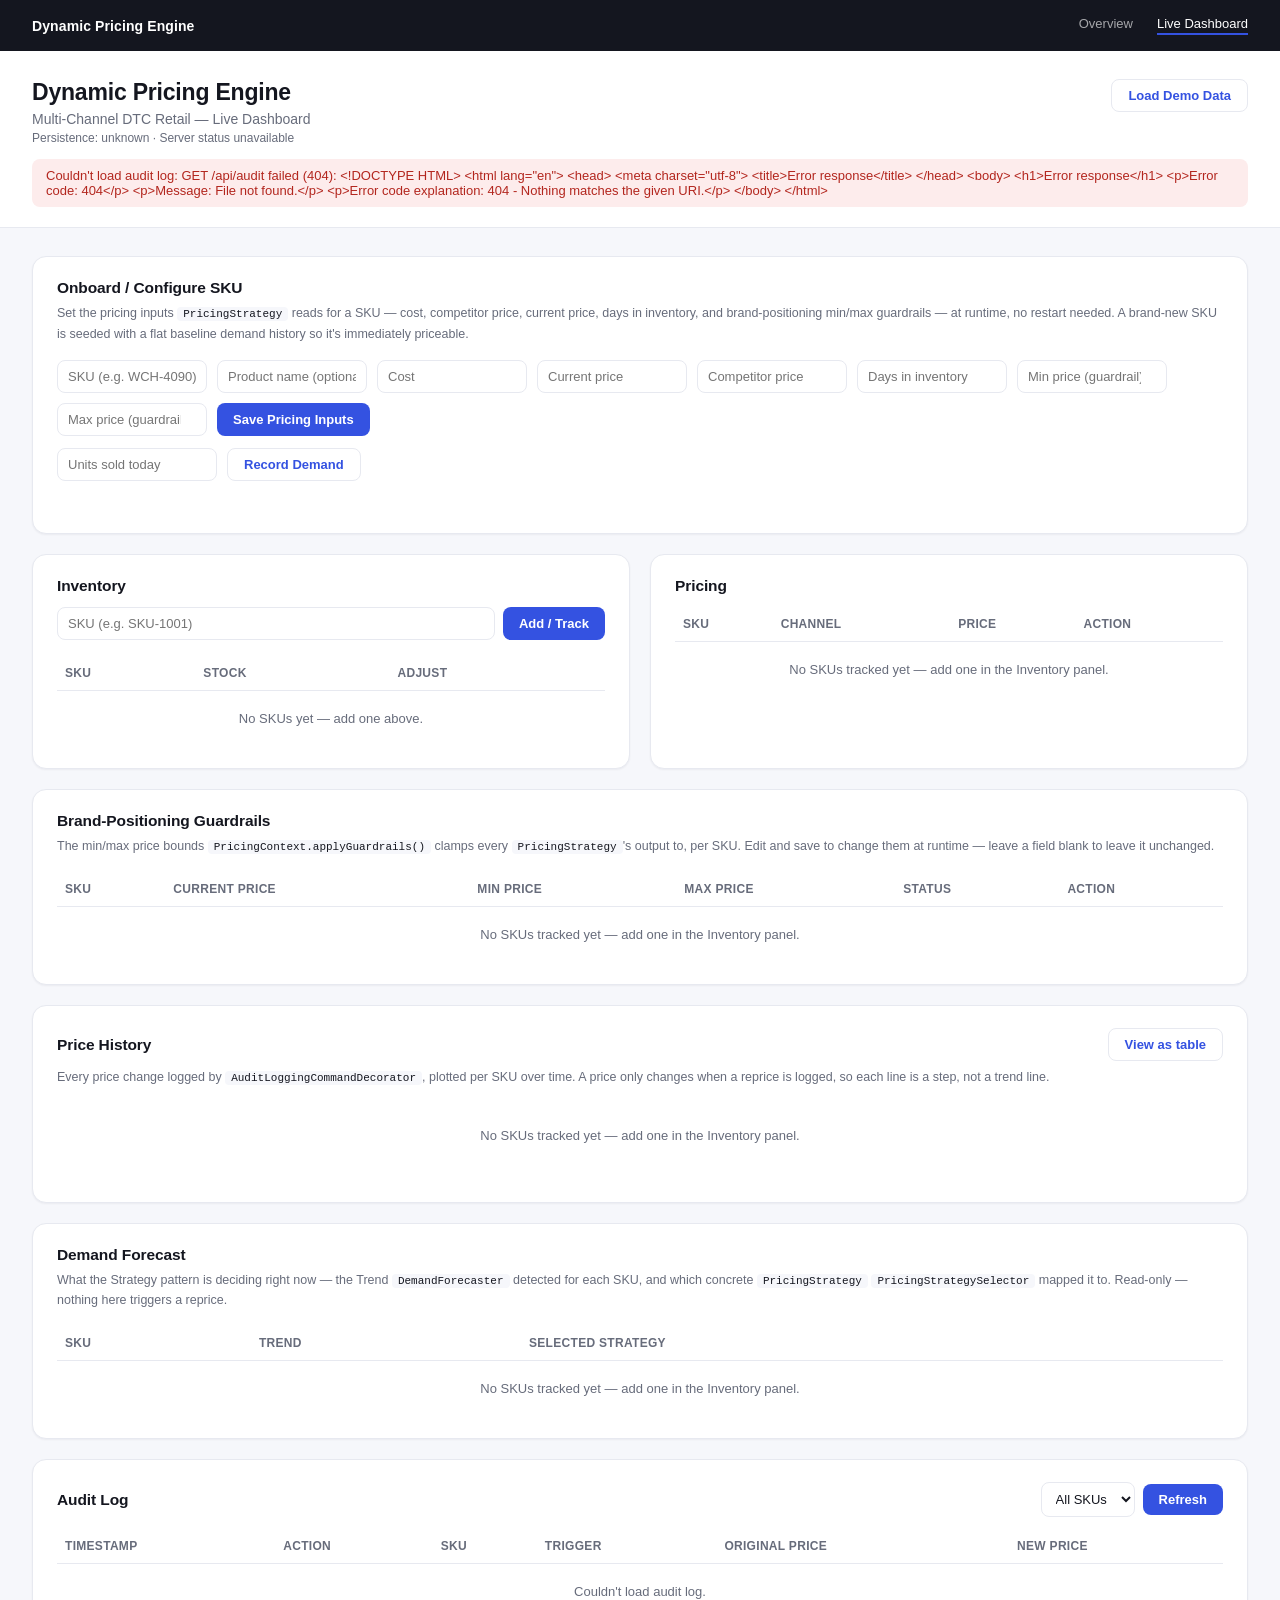
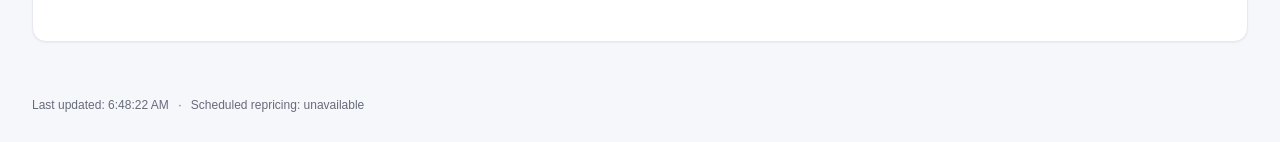
==== commit 2b22cef0: "Expose Undo, tag audit entries by trigger source, add system/scheduled status visibility, fix demand" ====
--- a/src/main/resources/static/dashboard.html
+++ b/src/main/resources/static/dashboard.html
@@ -22,6 +22,7 @@
       <div>
         <h1>Dynamic Pricing Engine</h1>
         <p class="subtitle">Multi-Channel DTC Retail — Live Dashboard</p>
+        <p class="system-status-line" id="system-status-line">Persistence: — · Server running since —</p>
       </div>
       <button id="seed-demo-data-btn" class="secondary">Load Demo Data</button>
     </div>
@@ -179,6 +180,7 @@
             <th>Timestamp</th>
             <th>Action</th>
             <th>SKU</th>
+            <th>Trigger</th>
             <th>Original Price</th>
             <th>New Price</th>
           </tr>
@@ -193,6 +195,8 @@
 
   <footer class="app-footer">
     <span id="last-updated">Not yet loaded</span>
+    <span class="footer-sep">·</span>
+    <span id="scheduled-status-line">Scheduled repricing: —</span>
   </footer>
 
   <script src="js/api.js"></script>
--- a/src/main/resources/static/css/dashboard.css
+++ b/src/main/resources/static/css/dashboard.css
@@ -114,6 +114,12 @@
   font-size: 14px;
 }
 
+.system-status-line {
+  margin: 4px 0 0;
+  color: var(--color-muted);
+  font-size: 12px;
+}
+
 .status-banner {
   margin-top: 14px;
   padding: 9px 14px;
@@ -380,3 +386,7 @@
   max-width: 1400px;
   margin: 0 auto;
 }
+
+.footer-sep {
+  margin: 0 6px;
+}
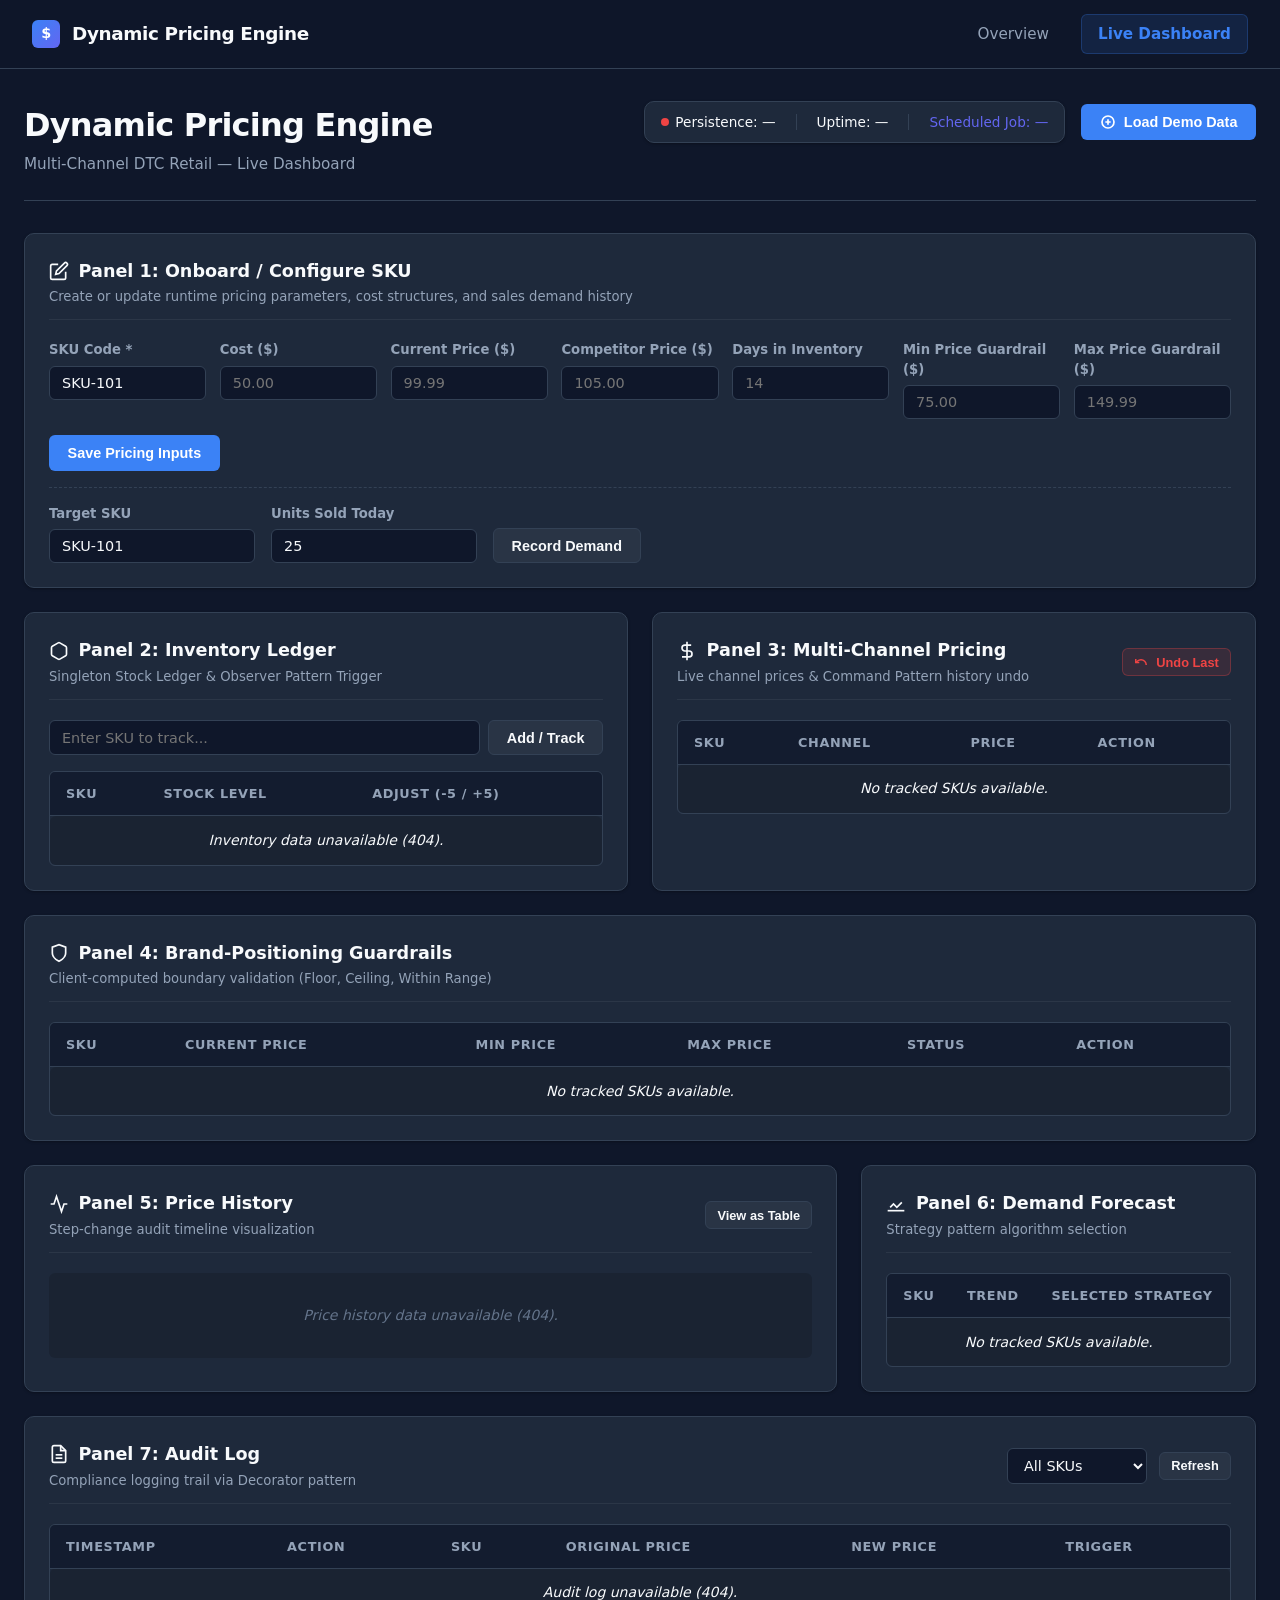
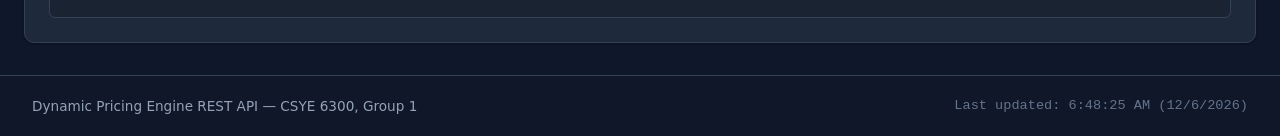
==== commit 72acf5d0: "Integrate emergent-generated dashboard UI with real backend, add pagination Replace the hand-built s" ====
--- a/src/main/resources/static/dashboard.html
+++ b/src/main/resources/static/dashboard.html
@@ -1,212 +1,347 @@
 <!DOCTYPE html>
 <html lang="en">
 <head>
-  <meta charset="UTF-8" />
-  <meta name="viewport" content="width=device-width, initial-scale=1.0" />
-  <title>Dynamic Pricing Engine — Dashboard</title>
-  <link rel="stylesheet" href="css/dashboard.css" />
-  <link rel="stylesheet" href="css/chart.css" />
+  <meta charset="UTF-8">
+  <meta name="viewport" content="width=device-width, initial-scale=1.0">
+  <title>Live Dashboard — Dynamic Pricing Engine</title>
+  <link rel="stylesheet" href="css/styles.css">
 </head>
 <body>
 
+  <!-- Persistent Top Navigation Bar -->
   <nav class="top-nav">
-    <span class="top-nav-brand">Dynamic Pricing Engine</span>
-    <div class="top-nav-links">
-      <a href="index.html">Overview</a>
-      <a href="dashboard.html" class="active">Live Dashboard</a>
+    <a href="index.html" class="nav-brand">
+      <div class="nav-brand-icon">$</div>
+      <span>Dynamic Pricing Engine</span>
+    </a>
+    <div class="nav-links">
+      <a href="index.html" class="nav-link">Overview</a>
+      <a href="dashboard.html" class="nav-link active">Live Dashboard</a>
     </div>
   </nav>
 
-  <header class="app-header">
-    <div class="app-header-row">
-      <div>
+  <main class="page-container">
+
+    <!-- Dashboard Page Header & System Status Banner -->
+    <header class="header-banner">
+      <div class="header-title">
         <h1>Dynamic Pricing Engine</h1>
-        <p class="subtitle">Multi-Channel DTC Retail — Live Dashboard</p>
-        <p class="system-status-line" id="system-status-line">Persistence: — · Server running since —</p>
+        <div class="subtitle">Multi-Channel DTC Retail &mdash; Live Dashboard</div>
       </div>
-      <button id="seed-demo-data-btn" class="secondary">Load Demo Data</button>
+
+      <div class="header-actions">
+        <!-- Persistent System Status Indicator -->
+        <div class="system-status-widget">
+          <div class="status-item" id="status-db">
+            <span class="status-dot offline"></span> DB: &mdash;
+          </div>
+          <div style="width: 1px; height: 16px; background-color: var(--border-color);"></div>
+          <div class="status-item" id="status-uptime">
+            Uptime: &mdash;
+          </div>
+          <div style="width: 1px; height: 16px; background-color: var(--border-color);"></div>
+          <div class="status-item" id="status-scheduled" style="color: var(--accent-secondary); font-weight: 500;">
+            Scheduled Job: &mdash;
+          </div>
+        </div>
+
+        <!-- Load Demo Data Button -->
+        <button id="btn-load-demo" class="btn btn-primary">
+          <svg width="16" height="16" viewBox="0 0 24 24" fill="none" stroke="currentColor" stroke-width="2.5">
+            <path d="M21 12a9 9 0 11-18 0 9 9 0 0118 0z"/>
+            <path d="M12 8v8M8 12h8"/>
+          </svg>
+          Load Demo Data
+        </button>
+      </div>
+    </header>
+
+    <!-- Grid Layout of Dashboard Panels -->
+    <div class="dashboard-grid">
+
+      <!-- PANEL 1: Onboard / Configure SKU -->
+      <section class="panel-card col-12">
+        <div class="panel-header">
+          <div>
+            <div class="panel-title">
+              <svg width="20" height="20" viewBox="0 0 24 24" fill="none" stroke="currentColor" stroke-width="2"><path d="M11 4H4a2 2 0 0 0-2 2v14a2 2 0 0 0 2 2h14a2 2 0 0 0 2-2v-7"/><path d="M18.5 2.5a2.121 2.121 0 0 1 3 3L12 15l-4 1 1-4 9.5-9.5z"/></svg>
+              Panel 1: Onboard / Configure SKU
+            </div>
+            <div class="panel-subtitle">Create or update runtime pricing parameters, cost structures, and sales demand history</div>
+          </div>
+        </div>
+
+        <!-- Row 1: Pricing Inputs -->
+        <div class="form-row">
+          <div class="form-group">
+            <label class="form-label" for="input-sku">SKU Code *</label>
+            <input type="text" id="input-sku" class="form-input" placeholder="e.g. SKU-101" value="SKU-101">
+          </div>
+          <div class="form-group">
+            <label class="form-label" for="input-cost">Cost ($)</label>
+            <input type="number" step="0.01" id="input-cost" class="form-input" placeholder="50.00">
+          </div>
+          <div class="form-group">
+            <label class="form-label" for="input-current-price">Current Price ($)</label>
+            <input type="number" step="0.01" id="input-current-price" class="form-input" placeholder="99.99">
+          </div>
+          <div class="form-group">
+            <label class="form-label" for="input-competitor-price">Competitor Price ($)</label>
+            <input type="number" step="0.01" id="input-competitor-price" class="form-input" placeholder="105.00">
+          </div>
+          <div class="form-group">
+            <label class="form-label" for="input-days-inventory">Days in Inventory</label>
+            <input type="number" id="input-days-inventory" class="form-input" placeholder="14">
+          </div>
+          <div class="form-group">
+            <label class="form-label" for="input-min-price">Min Price Guardrail ($)</label>
+            <input type="number" step="0.01" id="input-min-price" class="form-input" placeholder="75.00">
+          </div>
+          <div class="form-group">
+            <label class="form-label" for="input-max-price">Max Price Guardrail ($)</label>
+            <input type="number" step="0.01" id="input-max-price" class="form-input" placeholder="149.99">
+          </div>
+        </div>
+
+        <div style="display: flex; gap: 1rem; align-items: center; flex-wrap: wrap; margin-bottom: 1rem;">
+          <button id="btn-save-inputs" class="btn btn-primary">Save Pricing Inputs</button>
+        </div>
+
+        <!-- Row 2: Record Demand Signal -->
+        <div style="padding-top: 1rem; border-top: 1px dashed var(--border-color); display: flex; align-items: flex-end; gap: 1rem; flex-wrap: wrap;">
+          <div class="form-group" style="min-width: 180px;">
+            <label class="form-label" for="demand-sku">Target SKU</label>
+            <input type="text" id="demand-sku" class="form-input" placeholder="SKU-101" value="SKU-101">
+          </div>
+          <div class="form-group" style="min-width: 140px;">
+            <label class="form-label" for="demand-units">Units Sold Today</label>
+            <input type="number" id="demand-units" class="form-input" placeholder="25" value="25">
+          </div>
+          <button id="btn-record-demand" class="btn btn-secondary">Record Demand</button>
+        </div>
+
+        <!-- Status Message Area -->
+        <div id="onboard-status-msg" class="status-msg info" style="display: none;"></div>
+      </section>
+
+      <!-- PANEL 2: Inventory -->
+      <section class="panel-card col-6">
+        <div class="panel-header">
+          <div>
+            <div class="panel-title">
+              <svg width="20" height="20" viewBox="0 0 24 24" fill="none" stroke="currentColor" stroke-width="2"><path d="M21 16V8a2 2 0 0 0-1-1.73l-7-4a2 2 0 0 0-2 0l-7 4A2 2 0 0 0 3 8v8a2 2 0 0 0 1 1.73l7 4a2 2 0 0 0 2 0l7-4A2 2 0 0 0 21 16z"/></svg>
+              Panel 2: Inventory Ledger
+            </div>
+            <div class="panel-subtitle">Singleton Stock Ledger &amp; Observer Pattern Trigger</div>
+          </div>
+        </div>
+
+        <!-- Add SKU Input -->
+        <div style="display: flex; gap: 0.5rem; margin-bottom: 1rem;">
+          <input type="text" id="input-track-sku" class="form-input" style="flex: 1;" placeholder="Enter SKU to track...">
+          <button id="btn-add-track-sku" class="btn btn-secondary">Add / Track</button>
+        </div>
+
+        <!-- Inventory Table -->
+        <div class="table-container">
+          <table class="data-table">
+            <thead>
+              <tr>
+                <th>SKU</th>
+                <th>Stock Level</th>
+                <th>Adjust (-5 / +5)</th>
+              </tr>
+            </thead>
+            <tbody id="inventory-table-body">
+              <tr><td colspan="3" class="state-loading">Loading inventory...</td></tr>
+            </tbody>
+          </table>
+        </div>
+        <div id="inventory-pagination"></div>
+      </section>
+
+      <!-- PANEL 3: Pricing -->
+      <section class="panel-card col-6">
+        <div class="panel-header">
+          <div>
+            <div class="panel-title">
+              <svg width="20" height="20" viewBox="0 0 24 24" fill="none" stroke="currentColor" stroke-width="2"><line x1="12" y1="1" x2="12" y2="23"/><path d="M17 5H9.5a3.5 3.5 0 0 0 0 7h5a3.5 3.5 0 0 1 0 7H6"/></svg>
+              Panel 3: Multi-Channel Pricing
+            </div>
+            <div class="panel-subtitle">Live channel prices &amp; Command Pattern history undo</div>
+          </div>
+
+          <!-- Global Undo Last Button -->
+          <button id="btn-global-undo" class="btn btn-danger btn-sm">
+            <svg width="14" height="14" viewBox="0 0 24 24" fill="none" stroke="currentColor" stroke-width="2.5"><path d="M3 7v6h6"/><path d="M21 17a9 9 0 0 0-9-9 9 9 0 0 0-6 2.3L3 13"/></svg>
+            Undo Last
+          </button>
+        </div>
+
+        <div id="pricing-status-msg" class="status-msg info" style="display: none; margin-bottom: 1rem;"></div>
+
+        <!-- Pricing Table -->
+        <div class="table-container">
+          <table class="data-table">
+            <thead>
+              <tr>
+                <th>SKU</th>
+                <th>Channel</th>
+                <th>Price</th>
+                <th>Action</th>
+              </tr>
+            </thead>
+            <tbody id="pricing-table-body">
+              <tr><td colspan="4" class="state-loading">Loading pricing data...</td></tr>
+            </tbody>
+          </table>
+        </div>
+        <div id="pricing-pagination"></div>
+      </section>
+
+      <!-- PANEL 4: Brand-Positioning Guardrails -->
+      <section class="panel-card col-12">
+        <div class="panel-header">
+          <div>
+            <div class="panel-title">
+              <svg width="20" height="20" viewBox="0 0 24 24" fill="none" stroke="currentColor" stroke-width="2"><path d="M12 22s8-4 8-10V5l-8-3-8 3v7c0 6 8 10 8 10z"/></svg>
+              Panel 4: Brand-Positioning Guardrails
+            </div>
+            <div class="panel-subtitle">Client-computed boundary validation (Floor, Ceiling, Within Range)</div>
+          </div>
+        </div>
+
+        <div class="table-container">
+          <table class="data-table">
+            <thead>
+              <tr>
+                <th>SKU</th>
+                <th>Current Price</th>
+                <th>Min Price</th>
+                <th>Max Price</th>
+                <th>Status</th>
+                <th>Action</th>
+              </tr>
+            </thead>
+            <tbody id="guardrails-table-body">
+              <tr><td colspan="6" class="state-loading">Loading guardrails...</td></tr>
+            </tbody>
+          </table>
+        </div>
+        <div id="guardrails-pagination"></div>
+      </section>
+
+      <!-- PANEL 5: Price History -->
+      <section class="panel-card col-8">
+        <div class="panel-header">
+          <div>
+            <div class="panel-title">
+              <svg width="20" height="20" viewBox="0 0 24 24" fill="none" stroke="currentColor" stroke-width="2"><polyline points="22 12 18 12 15 21 9 3 6 12 2 12"/></svg>
+              Panel 5: Price History
+            </div>
+            <div class="panel-subtitle">Step-change audit timeline visualization</div>
+          </div>
+
+          <button id="btn-toggle-price-history-view" class="btn btn-secondary btn-sm">
+            View as Table
+          </button>
+        </div>
+
+        <div id="price-history-chart-container">
+          <div class="state-loading">Loading price history chart...</div>
+        </div>
+
+        <div id="price-history-table-container" style="display: none;"></div>
+        <div id="price-history-pagination"></div>
+      </section>
+
+      <!-- PANEL 6: Demand Forecast -->
+      <section class="panel-card col-4">
+        <div class="panel-header">
+          <div>
+            <div class="panel-title">
+              <svg width="20" height="20" viewBox="0 0 24 24" fill="none" stroke="currentColor" stroke-width="2"><path d="M2 20h20"/><path d="M5 16l4-4 4 4 6-6"/></svg>
+              Panel 6: Demand Forecast
+            </div>
+            <div class="panel-subtitle">Strategy pattern algorithm selection</div>
+          </div>
+        </div>
+
+        <div class="table-container">
+          <table class="data-table">
+            <thead>
+              <tr>
+                <th>SKU</th>
+                <th>Trend</th>
+                <th>Selected Strategy</th>
+              </tr>
+            </thead>
+            <tbody id="forecast-table-body">
+              <tr><td colspan="3" class="state-loading">Loading forecast...</td></tr>
+            </tbody>
+          </table>
+        </div>
+        <div id="forecast-pagination"></div>
+      </section>
+
+      <!-- PANEL 7: Audit Log -->
+      <section class="panel-card col-12">
+        <div class="panel-header">
+          <div>
+            <div class="panel-title">
+              <svg width="20" height="20" viewBox="0 0 24 24" fill="none" stroke="currentColor" stroke-width="2"><path d="M14 2H6a2 2 0 0 0-2 2v16a2 2 0 0 0 2 2h12a2 2 0 0 0 2-2V8z"/><polyline points="14 2 14 8 20 8"/><line x1="16" y1="13" x2="8" y2="13"/><line x1="16" y1="17" x2="8" y2="17"/></svg>
+              Panel 7: Audit Log
+            </div>
+            <div class="panel-subtitle">Compliance logging trail via Decorator pattern</div>
+          </div>
+
+          <div style="display: flex; gap: 0.75rem; align-items: center;">
+            <select id="audit-sku-filter" class="form-select" style="min-width: 140px;">
+              <option value="ALL">All SKUs</option>
+            </select>
+            <button id="btn-refresh-audit" class="btn btn-secondary btn-sm">Refresh</button>
+          </div>
+        </div>
+
+        <div class="table-container">
+          <table class="data-table">
+            <thead>
+              <tr>
+                <th>Timestamp</th>
+                <th>Action</th>
+                <th>SKU</th>
+                <th>Original Price</th>
+                <th>New Price</th>
+                <th>Trigger</th>
+              </tr>
+            </thead>
+            <tbody id="audit-table-body">
+              <tr><td colspan="6" class="state-loading">Loading audit log...</td></tr>
+            </tbody>
+          </table>
+        </div>
+        <div id="audit-pagination"></div>
+      </section>
+
     </div>
-    <div id="status-banner" class="status-banner status-ok" hidden></div>
-  </header>
-
-  <main class="dashboard-grid">
-
-    <!-- Onboarding Panel -->
-    <section class="panel panel-wide" id="onboarding-panel">
-      <h2>Onboard / Configure SKU</h2>
-      <p class="panel-subtitle">
-        Set the pricing inputs <code>PricingStrategy</code> reads for a SKU —
-        cost, competitor price, current price, days in inventory, and
-        brand-positioning min/max guardrails — at runtime, no restart needed.
-        A brand-new SKU is seeded with a flat baseline demand history so it's
-        immediately priceable.
-      </p>
-      <div class="onboarding-form">
-        <input id="onboarding-sku-input" type="text" placeholder="SKU (e.g. WCH-4090)" />
-        <input id="onboarding-name" type="text" placeholder="Product name (optional)" />
-        <input id="onboarding-cost" type="number" step="0.01" placeholder="Cost" />
-        <input id="onboarding-current-price" type="number" step="0.01" placeholder="Current price" />
-        <input id="onboarding-competitor-price" type="number" step="0.01" placeholder="Competitor price" />
-        <input id="onboarding-days-in-inventory" type="number" placeholder="Days in inventory" />
-        <input id="onboarding-min-price" type="number" step="0.01" placeholder="Min price (guardrail)" />
-        <input id="onboarding-max-price" type="number" step="0.01" placeholder="Max price (guardrail)" />
-        <button id="onboarding-save-btn">Save Pricing Inputs</button>
-      </div>
-      <div class="onboarding-form onboarding-form-secondary">
-        <input id="onboarding-demand-units" type="number" placeholder="Units sold today" />
-        <button id="onboarding-record-demand-btn" class="secondary">Record Demand</button>
-      </div>
-      <p id="onboarding-status" class="form-status"></p>
-    </section>
-
-    <!-- Inventory Panel -->
-    <section class="panel" id="inventory-panel">
-      <h2>Inventory</h2>
-      <div class="panel-toolbar">
-        <input id="inventory-sku-input" type="text" placeholder="SKU (e.g. SKU-1001)" />
-        <button id="inventory-lookup-btn">Add / Track</button>
-      </div>
-      <table class="data-table">
-        <thead>
-          <tr>
-            <th>SKU</th>
-            <th>Stock</th>
-            <th>Adjust</th>
-          </tr>
-        </thead>
-        <tbody id="inventory-rows">
-          <!-- rows injected by inventory-panel.js -->
-        </tbody>
-      </table>
-    </section>
-
-    <!-- Pricing Panel -->
-    <section class="panel" id="pricing-panel">
-      <h2>Pricing</h2>
-      <table class="data-table">
-        <thead>
-          <tr>
-            <th>SKU</th>
-            <th>Channel</th>
-            <th>Price</th>
-            <th>Action</th>
-          </tr>
-        </thead>
-        <tbody id="pricing-rows">
-          <!-- rows injected by pricing-panel.js -->
-        </tbody>
-      </table>
-    </section>
-
-    <!-- Guardrails Panel -->
-    <section class="panel panel-wide" id="guardrails-panel">
-      <h2>Brand-Positioning Guardrails</h2>
-      <p class="panel-subtitle">
-        The min/max price bounds <code>PricingContext.applyGuardrails()</code>
-        clamps every <code>PricingStrategy</code>'s output to, per SKU. Edit
-        and save to change them at runtime — leave a field blank to leave it
-        unchanged.
-      </p>
-      <table class="data-table">
-        <thead>
-          <tr>
-            <th>SKU</th>
-            <th>Current Price</th>
-            <th>Min Price</th>
-            <th>Max Price</th>
-            <th>Status</th>
-            <th>Action</th>
-          </tr>
-        </thead>
-        <tbody id="guardrails-rows">
-          <!-- rows injected by guardrails-panel.js -->
-        </tbody>
-      </table>
-    </section>
-
-    <!-- Price History Panel -->
-    <section class="panel panel-wide" id="price-history-panel">
-      <div class="panel-header-row">
-        <h2>Price History</h2>
-        <div class="audit-toolbar">
-          <button id="price-history-toggle-btn" class="secondary">View as table</button>
-        </div>
-      </div>
-      <p class="panel-subtitle">
-        Every price change logged by <code>AuditLoggingCommandDecorator</code>,
-        plotted per SKU over time. A price only changes when a reprice is
-        logged, so each line is a step, not a trend line.
-      </p>
-      <div id="price-history-body"></div>
-    </section>
-
-    <!-- Demand Forecast Panel -->
-    <section class="panel panel-wide" id="forecast-panel">
-      <h2>Demand Forecast</h2>
-      <p class="panel-subtitle">
-        What the Strategy pattern is deciding right now — the Trend
-        <code>DemandForecaster</code> detected for each SKU, and which
-        concrete <code>PricingStrategy</code> <code>PricingStrategySelector</code>
-        mapped it to. Read-only — nothing here triggers a reprice.
-      </p>
-      <table class="data-table">
-        <thead>
-          <tr>
-            <th>SKU</th>
-            <th>Trend</th>
-            <th>Selected Strategy</th>
-          </tr>
-        </thead>
-        <tbody id="forecast-rows">
-          <!-- rows injected by forecast-panel.js -->
-        </tbody>
-      </table>
-    </section>
-
-    <!-- Audit Panel -->
-    <section class="panel panel-wide" id="audit-panel">
-      <div class="panel-header-row">
-        <h2>Audit Log</h2>
-        <div class="audit-toolbar">
-          <select id="audit-sku-filter" aria-label="Filter audit log by SKU">
-            <option value="">All SKUs</option>
-          </select>
-          <button id="audit-refresh-btn">Refresh</button>
-        </div>
-      </div>
-      <table class="data-table">
-        <thead>
-          <tr>
-            <th>Timestamp</th>
-            <th>Action</th>
-            <th>SKU</th>
-            <th>Trigger</th>
-            <th>Original Price</th>
-            <th>New Price</th>
-          </tr>
-        </thead>
-        <tbody id="audit-rows">
-          <!-- rows injected by audit-panel.js -->
-        </tbody>
-      </table>
-    </section>
-
   </main>
 
-  <footer class="app-footer">
-    <span id="last-updated">Not yet loaded</span>
-    <span class="footer-sep">·</span>
-    <span id="scheduled-status-line">Scheduled repricing: —</span>
+  <footer>
+    <div>Dynamic Pricing Engine REST API &mdash; CSYE 6300, Group 1</div>
+    <div id="footer-last-updated" class="timestamp">Last updated: &mdash;</div>
   </footer>
 
+  <!-- Script Imports: Non-negotiable Vanilla JS Static Architecture -->
   <script src="js/api.js"></script>
+  <script src="js/pagination.js"></script>
+  <script src="js/system-status.js"></script>
+  <script src="js/onboard-panel.js"></script>
   <script src="js/inventory-panel.js"></script>
-  <script src="js/onboarding-panel.js"></script>
   <script src="js/pricing-panel.js"></script>
   <script src="js/guardrails-panel.js"></script>
+  <script src="js/price-history.js"></script>
   <script src="js/forecast-panel.js"></script>
   <script src="js/audit-panel.js"></script>
-  <script src="js/price-history-panel.js"></script>
-  <script src="js/dashboard.js"></script>
+  <script src="js/main.js"></script>
 </body>
 </html>
--- a/src/main/resources/static/css/styles.css
+++ b/src/main/resources/static/css/styles.css
@@ -0,0 +1,692 @@
+/* Dynamic Pricing Engine — Master Design System Stylesheet */
+
+:root {
+  --bg-main: #0f172a;
+  --bg-card: #1e293b;
+  --bg-card-hover: #26354a;
+  --bg-input: #0f172a;
+  --border-color: #334155;
+  --border-focus: #3b82f6;
+  
+  --text-primary: #f8fafc;
+  --text-secondary: #94a3b8;
+  --text-muted: #64748b;
+  
+  --accent-primary: #3b82f6;
+  --accent-primary-hover: #2563eb;
+  --accent-secondary: #6366f1;
+  --accent-success: #10b981;
+  --accent-warning: #f59e0b;
+  --accent-danger: #ef4444;
+
+  --badge-green-bg: rgba(16, 185, 129, 0.15);
+  --badge-green-text: #34d399;
+  --badge-green-border: rgba(16, 185, 129, 0.3);
+
+  --badge-red-bg: rgba(239, 68, 68, 0.15);
+  --badge-red-text: #f87171;
+  --badge-red-border: rgba(239, 68, 68, 0.3);
+
+  --badge-gray-bg: rgba(148, 163, 184, 0.15);
+  --badge-gray-text: #cbd5e1;
+  --badge-gray-border: rgba(148, 163, 184, 0.3);
+
+  --badge-blue-bg: rgba(59, 130, 246, 0.15);
+  --badge-blue-text: #60a5fa;
+  --badge-blue-border: rgba(59, 130, 246, 0.3);
+
+  --radius-sm: 6px;
+  --radius-md: 10px;
+  --radius-lg: 16px;
+
+  --shadow-sm: 0 1px 3px rgba(0, 0, 0, 0.3);
+  --shadow-md: 0 4px 12px rgba(0, 0, 0, 0.4);
+  --shadow-lg: 0 10px 25px rgba(0, 0, 0, 0.5);
+
+  --font-sans: 'Inter', system-ui, -apple-system, BlinkMacSystemFont, "Segoe UI", Roboto, sans-serif;
+  --font-mono: 'JetBrains Mono', 'Fira Code', Consolas, Monaco, monospace;
+}
+
+* {
+  box-sizing: border-box;
+  margin: 0;
+  padding: 0;
+}
+
+body {
+  background-color: var(--bg-main);
+  color: var(--text-primary);
+  font-family: var(--font-sans);
+  line-height: 1.5;
+  min-height: 100vh;
+  display: flex;
+  flex-direction: column;
+}
+
+/* Top Navigation Bar */
+.top-nav {
+  background-color: rgba(15, 23, 42, 0.95);
+  backdrop-filter: blur(8px);
+  border-bottom: 1px solid var(--border-color);
+  position: sticky;
+  top: 0;
+  z-index: 1000;
+  padding: 0.85rem 2rem;
+  display: flex;
+  align-items: center;
+  justify-content: space-between;
+}
+
+.nav-brand {
+  display: flex;
+  align-items: center;
+  gap: 0.75rem;
+  font-weight: 700;
+  font-size: 1.15rem;
+  color: var(--text-primary);
+  text-decoration: none;
+  letter-spacing: -0.02em;
+}
+
+.nav-brand-icon {
+  width: 28px;
+  height: 28px;
+  background: linear-gradient(135deg, var(--accent-primary), var(--accent-secondary));
+  border-radius: var(--radius-sm);
+  display: grid;
+  place-items: center;
+  color: #ffffff;
+  font-weight: 800;
+  font-size: 0.9rem;
+}
+
+.nav-links {
+  display: flex;
+  align-items: center;
+  gap: 1rem;
+}
+
+.nav-link {
+  color: var(--text-secondary);
+  text-decoration: none;
+  font-weight: 500;
+  font-size: 0.95rem;
+  padding: 0.5rem 1rem;
+  border-radius: var(--radius-sm);
+  transition: all 0.2s ease;
+}
+
+.nav-link:hover {
+  color: var(--text-primary);
+  background-color: rgba(255, 255, 255, 0.05);
+}
+
+.nav-link.active {
+  color: var(--accent-primary);
+  background-color: rgba(59, 130, 246, 0.12);
+  border: 1px solid rgba(59, 130, 246, 0.25);
+  font-weight: 600;
+}
+
+/* Page Container Layout */
+.page-container {
+  max-width: 1320px;
+  width: 100%;
+  margin: 0 auto;
+  padding: 2rem 1.5rem;
+  flex: 1;
+}
+
+/* Page Header & System Status Banner */
+.header-banner {
+  display: flex;
+  align-items: flex-start;
+  justify-content: space-between;
+  flex-wrap: wrap;
+  gap: 1.5rem;
+  margin-bottom: 2rem;
+  padding-bottom: 1.5rem;
+  border-bottom: 1px solid var(--border-color);
+}
+
+.header-title h1 {
+  font-size: 2rem;
+  font-weight: 800;
+  letter-spacing: -0.025em;
+  color: var(--text-primary);
+  margin-bottom: 0.25rem;
+}
+
+.header-title .subtitle {
+  color: var(--text-secondary);
+  font-size: 0.95rem;
+  font-weight: 500;
+}
+
+.header-actions {
+  display: flex;
+  align-items: center;
+  gap: 1rem;
+  flex-wrap: wrap;
+}
+
+.system-status-widget {
+  background-color: var(--bg-card);
+  border: 1px solid var(--border-color);
+  border-radius: var(--radius-md);
+  padding: 0.6rem 1rem;
+  display: flex;
+  align-items: center;
+  gap: 1.25rem;
+  font-size: 0.85rem;
+  box-shadow: var(--shadow-sm);
+}
+
+.status-item {
+  display: flex;
+  align-items: center;
+  gap: 0.4rem;
+}
+
+.status-dot {
+  width: 8px;
+  height: 8px;
+  border-radius: 50%;
+  background-color: var(--text-muted);
+}
+
+.status-dot.online {
+  background-color: var(--accent-success);
+  box-shadow: 0 0 8px rgba(16, 185, 129, 0.6);
+}
+
+.status-dot.offline {
+  background-color: var(--accent-danger);
+}
+
+/* Buttons */
+.btn {
+  display: inline-flex;
+  align-items: center;
+  justify-content: center;
+  gap: 0.5rem;
+  padding: 0.55rem 1.1rem;
+  font-size: 0.9rem;
+  font-weight: 600;
+  border-radius: var(--radius-sm);
+  border: 1px solid transparent;
+  cursor: pointer;
+  transition: all 0.2s ease;
+  white-space: nowrap;
+}
+
+.btn-primary {
+  background-color: var(--accent-primary);
+  color: #ffffff;
+}
+
+.btn-primary:hover:not(:disabled) {
+  background-color: var(--accent-primary-hover);
+  box-shadow: 0 4px 12px rgba(37, 99, 235, 0.35);
+}
+
+.btn-secondary {
+  background-color: rgba(255, 255, 255, 0.05);
+  color: var(--text-primary);
+  border-color: var(--border-color);
+}
+
+.btn-secondary:hover:not(:disabled) {
+  background-color: rgba(255, 255, 255, 0.1);
+  border-color: var(--text-secondary);
+}
+
+.btn-danger {
+  background-color: rgba(239, 68, 68, 0.12);
+  color: var(--accent-danger);
+  border-color: rgba(239, 68, 68, 0.3);
+}
+
+.btn-danger:hover:not(:disabled) {
+  background-color: var(--accent-danger);
+  color: #ffffff;
+}
+
+.btn-sm {
+  padding: 0.35rem 0.7rem;
+  font-size: 0.8rem;
+}
+
+.btn:disabled {
+  opacity: 0.5;
+  cursor: not-allowed;
+  box-shadow: none !important;
+}
+
+/* Cards & Panel Grid */
+.dashboard-grid {
+  display: grid;
+  grid-template-columns: repeat(12, 1fr);
+  gap: 1.5rem;
+}
+
+.panel-card {
+  background-color: var(--bg-card);
+  border: 1px solid var(--border-color);
+  border-radius: var(--radius-md);
+  padding: 1.5rem;
+  display: flex;
+  flex-direction: column;
+  box-shadow: var(--shadow-sm);
+  transition: border-color 0.2s ease;
+}
+
+.panel-card:hover {
+  border-color: rgba(255, 255, 255, 0.15);
+}
+
+.panel-header {
+  display: flex;
+  align-items: center;
+  justify-content: space-between;
+  margin-bottom: 1.25rem;
+  padding-bottom: 0.75rem;
+  border-bottom: 1px solid rgba(255, 255, 255, 0.06);
+}
+
+.panel-title {
+  display: flex;
+  align-items: center;
+  gap: 0.6rem;
+  font-size: 1.1rem;
+  font-weight: 700;
+  color: var(--text-primary);
+}
+
+.panel-subtitle {
+  font-size: 0.825rem;
+  color: var(--text-secondary);
+  font-weight: 400;
+  margin-top: 0.2rem;
+}
+
+/* Spans in Grid */
+.col-12 { grid-column: span 12; }
+.col-8 { grid-column: span 8; }
+.col-6 { grid-column: span 6; }
+.col-4 { grid-column: span 4; }
+
+@media (max-width: 1024px) {
+  .col-8, .col-6, .col-4 { grid-column: span 12; }
+}
+
+/* Form Controls */
+.form-group {
+  display: flex;
+  flex-direction: column;
+  gap: 0.35rem;
+}
+
+.form-label {
+  font-size: 0.825rem;
+  font-weight: 600;
+  color: var(--text-secondary);
+}
+
+.form-input, .form-select {
+  background-color: var(--bg-input);
+  border: 1px solid var(--border-color);
+  border-radius: var(--radius-sm);
+  padding: 0.5rem 0.75rem;
+  color: var(--text-primary);
+  font-size: 0.9rem;
+  font-family: inherit;
+  outline: none;
+  transition: all 0.2s ease;
+}
+
+.form-input:focus, .form-select:focus {
+  border-color: var(--border-focus);
+  box-shadow: 0 0 0 2px rgba(59, 130, 246, 0.2);
+}
+
+.form-row {
+  display: grid;
+  grid-template-columns: repeat(auto-fit, minmax(130px, 1fr));
+  gap: 0.85rem;
+  margin-bottom: 1rem;
+}
+
+/* Tables */
+.table-container {
+  width: 100%;
+  overflow-x: auto;
+  border-radius: var(--radius-sm);
+  border: 1px solid var(--border-color);
+}
+
+.data-table {
+  width: 100%;
+  border-collapse: collapse;
+  text-align: left;
+  font-size: 0.875rem;
+}
+
+.data-table th {
+  background-color: rgba(15, 23, 42, 0.7);
+  color: var(--text-secondary);
+  font-weight: 600;
+  padding: 0.75rem 1rem;
+  border-bottom: 1px solid var(--border-color);
+  font-size: 0.8rem;
+  text-transform: uppercase;
+  letter-spacing: 0.05em;
+}
+
+.data-table td {
+  padding: 0.85rem 1rem;
+  border-bottom: 1px solid rgba(255, 255, 255, 0.04);
+  color: var(--text-primary);
+  vertical-align: middle;
+}
+
+.data-table tr:last-child td {
+  border-bottom: none;
+}
+
+.data-table tr:hover td {
+  background-color: rgba(255, 255, 255, 0.02);
+}
+
+.pagination-bar {
+  display: flex;
+  align-items: center;
+  justify-content: center;
+  gap: 1rem;
+  padding-top: 0.85rem;
+}
+
+.pagination-status {
+  color: var(--text-muted);
+  font-size: 0.8rem;
+  white-space: nowrap;
+}
+
+.code-font {
+  font-family: var(--font-mono);
+  font-size: 0.85em;
+  background-color: rgba(0, 0, 0, 0.3);
+  padding: 0.15rem 0.4rem;
+  border-radius: 4px;
+  color: #a5b4fc;
+}
+
+/* Badges */
+.badge {
+  display: inline-flex;
+  align-items: center;
+  gap: 0.3rem;
+  padding: 0.25rem 0.65rem;
+  border-radius: 9999px;
+  font-size: 0.75rem;
+  font-weight: 700;
+  letter-spacing: 0.025em;
+  text-transform: uppercase;
+  border: 1px solid transparent;
+}
+
+.badge-rising, .badge-green, .badge-success {
+  background-color: var(--badge-green-bg);
+  color: var(--badge-green-text);
+  border-color: var(--badge-green-border);
+}
+
+.badge-falling, .badge-red, .badge-danger {
+  background-color: var(--badge-red-bg);
+  color: var(--badge-red-text);
+  border-color: var(--badge-red-border);
+}
+
+.badge-stable, .badge-gray, .badge-muted {
+  background-color: var(--badge-gray-bg);
+  color: var(--badge-gray-text);
+  border-color: var(--badge-gray-border);
+}
+
+.badge-blue, .badge-info {
+  background-color: var(--badge-blue-bg);
+  color: var(--badge-blue-text);
+  border-color: var(--badge-blue-border);
+}
+
+/* Feedback/Status Messages */
+.status-msg {
+  padding: 0.65rem 0.85rem;
+  border-radius: var(--radius-sm);
+  font-size: 0.85rem;
+  margin-top: 0.85rem;
+  display: flex;
+  align-items: center;
+  gap: 0.5rem;
+}
+
+.status-msg.info {
+  background-color: rgba(59, 130, 246, 0.12);
+  border: 1px solid rgba(59, 130, 246, 0.25);
+  color: #60a5fa;
+}
+
+.status-msg.success {
+  background-color: rgba(16, 185, 129, 0.12);
+  border: 1px solid rgba(16, 185, 129, 0.25);
+  color: #34d399;
+}
+
+.status-msg.error {
+  background-color: rgba(239, 68, 68, 0.12);
+  border: 1px solid rgba(239, 68, 68, 0.25);
+  color: #f87171;
+}
+
+/* Unavailable / Empty States */
+.state-unavailable {
+  padding: 2rem;
+  text-anchor: middle;
+  text-align: center;
+  color: var(--text-muted);
+  font-size: 0.875rem;
+  font-style: italic;
+  background-color: rgba(0, 0, 0, 0.15);
+  border-radius: var(--radius-sm);
+}
+
+.state-loading {
+  padding: 1.5rem;
+  text-align: center;
+  color: var(--text-secondary);
+  font-size: 0.875rem;
+}
+
+/* Tooltip container */
+[data-tooltip] {
+  position: relative;
+  cursor: pointer;
+}
+
+[data-tooltip]:hover::after {
+  content: attr(data-tooltip);
+  position: absolute;
+  bottom: 125%;
+  left: 50%;
+  transform: translateX(-50%);
+  background-color: #020617;
+  color: #f8fafc;
+  padding: 0.4rem 0.7rem;
+  font-size: 0.75rem;
+  border-radius: var(--radius-sm);
+  white-space: nowrap;
+  border: 1px solid var(--border-color);
+  box-shadow: var(--shadow-md);
+  z-index: 100;
+  pointer-events: none;
+}
+
+/* Page 1 (Overview) Styling */
+.hero-section {
+  text-align: center;
+  padding: 3.5rem 1rem 2.5rem;
+  max-width: 840px;
+  margin: 0 auto;
+}
+
+.hero-section h1 {
+  font-size: 2.75rem;
+  font-weight: 800;
+  letter-spacing: -0.03em;
+  background: linear-gradient(135deg, #ffffff 30%, #94a3b8);
+  -webkit-background-clip: text;
+  -webkit-text-fill-color: transparent;
+  margin-bottom: 0.5rem;
+}
+
+.hero-section .group-tag {
+  color: var(--accent-primary);
+  font-weight: 700;
+  font-size: 1rem;
+  margin-bottom: 1.25rem;
+  text-transform: uppercase;
+  letter-spacing: 0.05em;
+}
+
+.hero-section p {
+  color: var(--text-secondary);
+  font-size: 1.1rem;
+  line-height: 1.65;
+  margin-bottom: 2rem;
+}
+
+.arch-section {
+  background-color: var(--bg-card);
+  border: 1px solid var(--border-color);
+  border-radius: var(--radius-lg);
+  padding: 2rem;
+  margin-bottom: 3rem;
+  box-shadow: var(--shadow-md);
+}
+
+.arch-section h2 {
+  font-size: 1.5rem;
+  font-weight: 700;
+  margin-bottom: 0.75rem;
+}
+
+.arch-section p {
+  color: var(--text-secondary);
+  font-size: 1rem;
+  line-height: 1.6;
+  margin-bottom: 1.5rem;
+}
+
+.arch-diagram-box {
+  width: 100%;
+  background-color: #0f172a;
+  border: 1px solid var(--border-color);
+  border-radius: var(--radius-md);
+  overflow: hidden;
+  box-shadow: var(--shadow-sm);
+}
+
+.arch-diagram-box img {
+  width: 100%;
+  height: auto;
+  display: block;
+}
+
+.patterns-grid {
+  display: grid;
+  grid-template-columns: repeat(auto-fit, minmax(320px, 1fr));
+  gap: 1.25rem;
+  margin-bottom: 3rem;
+}
+
+.pattern-card {
+  background-color: var(--bg-card);
+  border: 1px solid var(--border-color);
+  border-radius: var(--radius-md);
+  padding: 1.25rem;
+  transition: transform 0.2s ease, border-color 0.2s ease;
+}
+
+.pattern-card:hover {
+  transform: translateY(-2px);
+  border-color: var(--accent-primary);
+}
+
+.pattern-card .pattern-name {
+  font-size: 1.1rem;
+  font-weight: 700;
+  color: var(--accent-primary);
+  margin-bottom: 0.35rem;
+}
+
+.pattern-card .class-name {
+  display: block;
+  font-family: var(--font-mono);
+  font-size: 0.825rem;
+  color: #a5b4fc;
+  background-color: rgba(15, 23, 42, 0.6);
+  padding: 0.3rem 0.5rem;
+  border-radius: var(--radius-sm);
+  border: 1px solid rgba(255, 255, 255, 0.05);
+  margin-bottom: 0.75rem;
+  word-break: break-all;
+}
+
+.pattern-card .desc {
+  font-size: 0.875rem;
+  color: var(--text-secondary);
+  line-height: 1.5;
+}
+
+.tech-stack-box {
+  background-color: var(--bg-card);
+  border: 1px solid var(--border-color);
+  border-radius: var(--radius-md);
+  padding: 1.5rem 2rem;
+  margin-bottom: 3rem;
+}
+
+.tech-stack-tags {
+  display: flex;
+  flex-wrap: wrap;
+  gap: 0.65rem;
+  margin-top: 1rem;
+}
+
+.tech-tag {
+  background-color: rgba(59, 130, 246, 0.1);
+  color: #93c5fd;
+  border: 1px solid rgba(59, 130, 246, 0.25);
+  padding: 0.4rem 0.85rem;
+  border-radius: var(--radius-sm);
+  font-size: 0.875rem;
+  font-weight: 600;
+}
+
+/* Footer */
+footer {
+  border-top: 1px solid var(--border-color);
+  background-color: rgba(15, 23, 42, 0.8);
+  padding: 1.25rem 2rem;
+  font-size: 0.85rem;
+  color: var(--text-secondary);
+  display: flex;
+  align-items: center;
+  justify-content: space-between;
+  margin-top: auto;
+}
+
+footer .timestamp {
+  font-family: var(--font-mono);
+  color: var(--text-muted);
+}
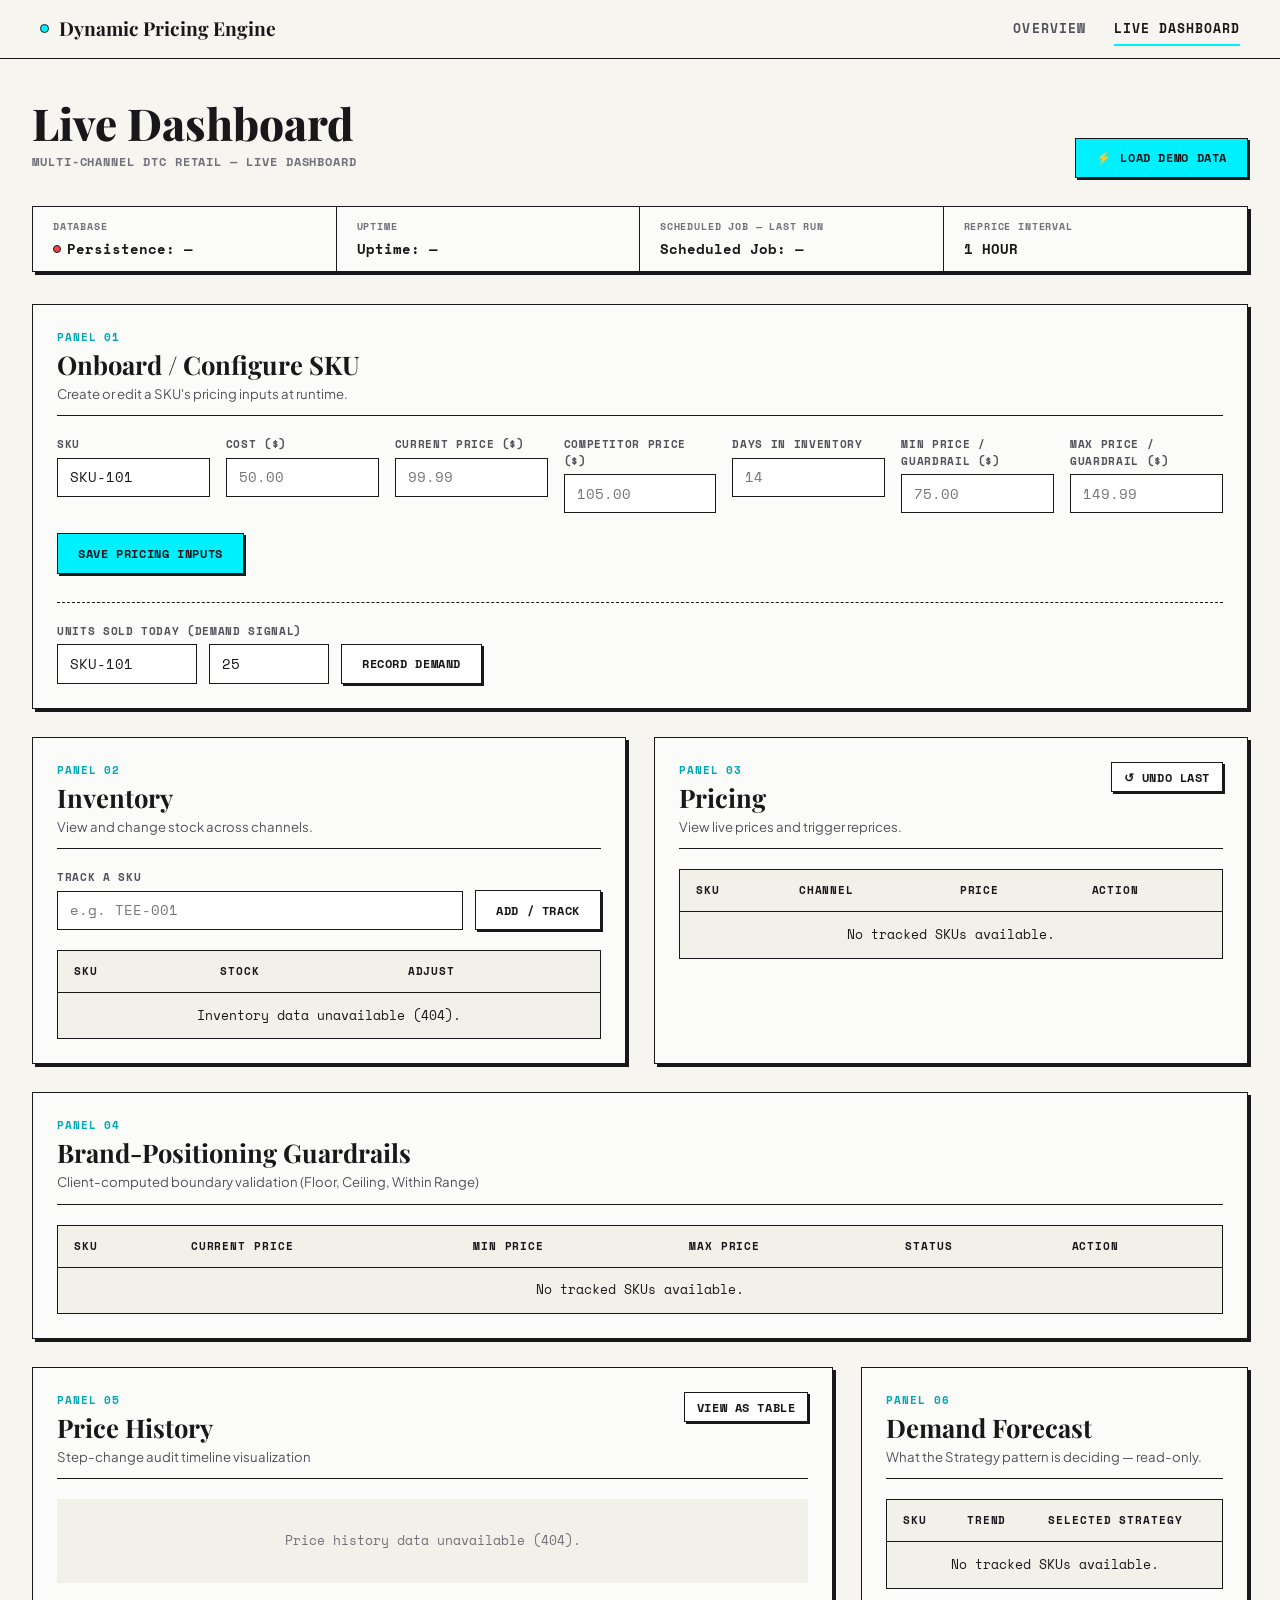
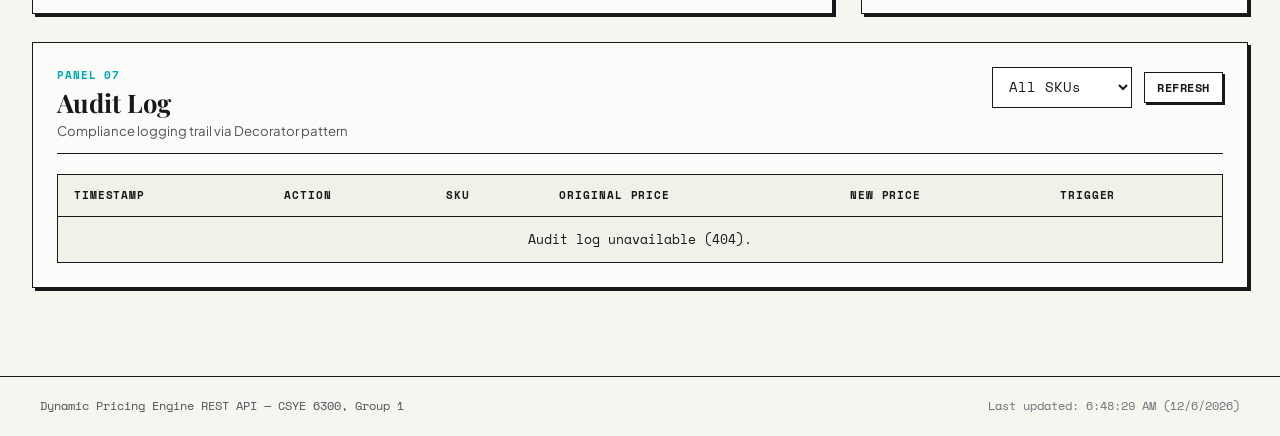
==== commit 2ad06237: "Adopt redesigned emergent UI (editorial brutalist theme) Bring in the latest emergent-generated visu" ====
--- a/src/main/resources/static/dashboard.html
+++ b/src/main/resources/static/dashboard.html
@@ -4,142 +4,141 @@
   <meta charset="UTF-8">
   <meta name="viewport" content="width=device-width, initial-scale=1.0">
   <title>Live Dashboard — Dynamic Pricing Engine</title>
+  <link rel="preconnect" href="https://fonts.googleapis.com">
+  <link rel="preconnect" href="https://fonts.gstatic.com" crossorigin>
+  <link href="https://fonts.googleapis.com/css2?family=Playfair+Display:ital,wght@0,400..900;1,400..900&family=Plus+Jakarta+Sans:ital,wght@0,300..800;1,300..800&family=Space+Mono:ital,wght@0,400;0,700;1,400;1,700&display=swap" rel="stylesheet">
   <link rel="stylesheet" href="css/styles.css">
 </head>
 <body>
 
-  <!-- Persistent Top Navigation Bar -->
+  <!-- Top Navigation Bar -->
   <nav class="top-nav">
     <a href="index.html" class="nav-brand">
-      <div class="nav-brand-icon">$</div>
+      <span class="nav-brand-dot"></span>
       <span>Dynamic Pricing Engine</span>
     </a>
     <div class="nav-links">
-      <a href="index.html" class="nav-link">Overview</a>
-      <a href="dashboard.html" class="nav-link active">Live Dashboard</a>
+      <a href="index.html" class="nav-link">OVERVIEW</a>
+      <a href="dashboard.html" class="nav-link active">LIVE DASHBOARD</a>
     </div>
   </nav>
 
   <main class="page-container">
 
-    <!-- Dashboard Page Header & System Status Banner -->
-    <header class="header-banner">
-      <div class="header-title">
-        <h1>Dynamic Pricing Engine</h1>
-        <div class="subtitle">Multi-Channel DTC Retail &mdash; Live Dashboard</div>
-      </div>
-
-      <div class="header-actions">
-        <!-- Persistent System Status Indicator -->
-        <div class="system-status-widget">
-          <div class="status-item" id="status-db">
-            <span class="status-dot offline"></span> DB: &mdash;
-          </div>
-          <div style="width: 1px; height: 16px; background-color: var(--border-color);"></div>
-          <div class="status-item" id="status-uptime">
-            Uptime: &mdash;
-          </div>
-          <div style="width: 1px; height: 16px; background-color: var(--border-color);"></div>
-          <div class="status-item" id="status-scheduled" style="color: var(--accent-secondary); font-weight: 500;">
-            Scheduled Job: &mdash;
-          </div>
-        </div>
-
-        <!-- Load Demo Data Button -->
-        <button id="btn-load-demo" class="btn btn-primary">
-          <svg width="16" height="16" viewBox="0 0 24 24" fill="none" stroke="currentColor" stroke-width="2.5">
-            <path d="M21 12a9 9 0 11-18 0 9 9 0 0118 0z"/>
-            <path d="M12 8v8M8 12h8"/>
-          </svg>
-          Load Demo Data
-        </button>
-      </div>
+    <!-- Header Banner -->
+    <header class="dashboard-header">
+      <div class="dashboard-title-area">
+        <h1>Live Dashboard</h1>
+        <div class="eyebrow">MULTI-CHANNEL DTC RETAIL &mdash; LIVE DASHBOARD</div>
+      </div>
+
+      <button id="btn-load-demo" class="btn btn-cta">
+        ⚡ LOAD DEMO DATA
+      </button>
     </header>
+
+    <!-- System Status Bar -->
+    <div class="system-status-bar">
+      <div class="status-col">
+        <div class="status-label">DATABASE</div>
+        <div class="status-val" id="status-db"><span class="status-dot offline"></span> &mdash;</div>
+      </div>
+      <div class="status-col">
+        <div class="status-label">UPTIME</div>
+        <div class="status-val" id="status-uptime">&mdash;</div>
+      </div>
+      <div class="status-col">
+        <div class="status-label">SCHEDULED JOB &mdash; LAST RUN</div>
+        <div class="status-val" id="status-scheduled">&mdash;</div>
+      </div>
+      <div class="status-col">
+        <div class="status-label">REPRICE INTERVAL</div>
+        <div class="status-val">1 HOUR</div>
+      </div>
+    </div>
 
     <!-- Grid Layout of Dashboard Panels -->
     <div class="dashboard-grid">
 
-      <!-- PANEL 1: Onboard / Configure SKU -->
+      <!-- PANEL 01: Onboard / Configure SKU -->
       <section class="panel-card col-12">
         <div class="panel-header">
           <div>
-            <div class="panel-title">
-              <svg width="20" height="20" viewBox="0 0 24 24" fill="none" stroke="currentColor" stroke-width="2"><path d="M11 4H4a2 2 0 0 0-2 2v14a2 2 0 0 0 2 2h14a2 2 0 0 0 2-2v-7"/><path d="M18.5 2.5a2.121 2.121 0 0 1 3 3L12 15l-4 1 1-4 9.5-9.5z"/></svg>
-              Panel 1: Onboard / Configure SKU
+            <div class="panel-eyebrow">PANEL 01</div>
+            <h2 class="panel-title">Onboard / Configure SKU</h2>
+            <div class="panel-subtitle">Create or edit a SKU's pricing inputs at runtime.</div>
+          </div>
+        </div>
+
+        <!-- Pricing Inputs Row -->
+        <div class="form-row">
+          <div class="form-group">
+            <label class="form-label" for="input-sku">SKU</label>
+            <input type="text" id="input-sku" class="form-input" placeholder="e.g. TEE-001" value="SKU-101">
+          </div>
+          <div class="form-group">
+            <label class="form-label" for="input-cost">COST ($)</label>
+            <input type="number" step="0.01" id="input-cost" class="form-input" placeholder="50.00">
+          </div>
+          <div class="form-group">
+            <label class="form-label" for="input-current-price">CURRENT PRICE ($)</label>
+            <input type="number" step="0.01" id="input-current-price" class="form-input" placeholder="99.99">
+          </div>
+          <div class="form-group">
+            <label class="form-label" for="input-competitor-price">COMPETITOR PRICE ($)</label>
+            <input type="number" step="0.01" id="input-competitor-price" class="form-input" placeholder="105.00">
+          </div>
+          <div class="form-group">
+            <label class="form-label" for="input-days-inventory">DAYS IN INVENTORY</label>
+            <input type="number" id="input-days-inventory" class="form-input" placeholder="14">
+          </div>
+          <div class="form-group">
+            <label class="form-label" for="input-min-price">MIN PRICE / GUARDRAIL ($)</label>
+            <input type="number" step="0.01" id="input-min-price" class="form-input" placeholder="75.00">
+          </div>
+          <div class="form-group">
+            <label class="form-label" for="input-max-price">MAX PRICE / GUARDRAIL ($)</label>
+            <input type="number" step="0.01" id="input-max-price" class="form-input" placeholder="149.99">
+          </div>
+        </div>
+
+        <div style="display: flex; gap: 1rem; align-items: center; flex-wrap: wrap; margin-bottom: 1.25rem;">
+          <button id="btn-save-inputs" class="btn btn-cta">SAVE PRICING INPUTS</button>
+        </div>
+
+        <!-- Demand Signal Sub-row -->
+        <div class="sub-form-area">
+          <div class="form-group" style="min-width: 180px; flex: 1;">
+            <label class="form-label" for="demand-sku">UNITS SOLD TODAY (DEMAND SIGNAL)</label>
+            <div style="display: flex; gap: 0.75rem; flex-wrap: wrap;">
+              <input type="text" id="demand-sku" class="form-input" style="width: 140px;" placeholder="SKU-101" value="SKU-101">
+              <input type="number" id="demand-units" class="form-input" style="width: 120px;" placeholder="25" value="25">
+              <button id="btn-record-demand" class="btn btn-secondary">RECORD DEMAND</button>
             </div>
-            <div class="panel-subtitle">Create or update runtime pricing parameters, cost structures, and sales demand history</div>
-          </div>
-        </div>
-
-        <!-- Row 1: Pricing Inputs -->
-        <div class="form-row">
-          <div class="form-group">
-            <label class="form-label" for="input-sku">SKU Code *</label>
-            <input type="text" id="input-sku" class="form-input" placeholder="e.g. SKU-101" value="SKU-101">
-          </div>
-          <div class="form-group">
-            <label class="form-label" for="input-cost">Cost ($)</label>
-            <input type="number" step="0.01" id="input-cost" class="form-input" placeholder="50.00">
-          </div>
-          <div class="form-group">
-            <label class="form-label" for="input-current-price">Current Price ($)</label>
-            <input type="number" step="0.01" id="input-current-price" class="form-input" placeholder="99.99">
-          </div>
-          <div class="form-group">
-            <label class="form-label" for="input-competitor-price">Competitor Price ($)</label>
-            <input type="number" step="0.01" id="input-competitor-price" class="form-input" placeholder="105.00">
-          </div>
-          <div class="form-group">
-            <label class="form-label" for="input-days-inventory">Days in Inventory</label>
-            <input type="number" id="input-days-inventory" class="form-input" placeholder="14">
-          </div>
-          <div class="form-group">
-            <label class="form-label" for="input-min-price">Min Price Guardrail ($)</label>
-            <input type="number" step="0.01" id="input-min-price" class="form-input" placeholder="75.00">
-          </div>
-          <div class="form-group">
-            <label class="form-label" for="input-max-price">Max Price Guardrail ($)</label>
-            <input type="number" step="0.01" id="input-max-price" class="form-input" placeholder="149.99">
-          </div>
-        </div>
-
-        <div style="display: flex; gap: 1rem; align-items: center; flex-wrap: wrap; margin-bottom: 1rem;">
-          <button id="btn-save-inputs" class="btn btn-primary">Save Pricing Inputs</button>
-        </div>
-
-        <!-- Row 2: Record Demand Signal -->
-        <div style="padding-top: 1rem; border-top: 1px dashed var(--border-color); display: flex; align-items: flex-end; gap: 1rem; flex-wrap: wrap;">
-          <div class="form-group" style="min-width: 180px;">
-            <label class="form-label" for="demand-sku">Target SKU</label>
-            <input type="text" id="demand-sku" class="form-input" placeholder="SKU-101" value="SKU-101">
-          </div>
-          <div class="form-group" style="min-width: 140px;">
-            <label class="form-label" for="demand-units">Units Sold Today</label>
-            <input type="number" id="demand-units" class="form-input" placeholder="25" value="25">
-          </div>
-          <button id="btn-record-demand" class="btn btn-secondary">Record Demand</button>
+          </div>
         </div>
 
         <!-- Status Message Area -->
         <div id="onboard-status-msg" class="status-msg info" style="display: none;"></div>
       </section>
 
-      <!-- PANEL 2: Inventory -->
+      <!-- PANEL 02: Inventory -->
       <section class="panel-card col-6">
         <div class="panel-header">
           <div>
-            <div class="panel-title">
-              <svg width="20" height="20" viewBox="0 0 24 24" fill="none" stroke="currentColor" stroke-width="2"><path d="M21 16V8a2 2 0 0 0-1-1.73l-7-4a2 2 0 0 0-2 0l-7 4A2 2 0 0 0 3 8v8a2 2 0 0 0 1 1.73l7 4a2 2 0 0 0 2 0l7-4A2 2 0 0 0 21 16z"/></svg>
-              Panel 2: Inventory Ledger
-            </div>
-            <div class="panel-subtitle">Singleton Stock Ledger &amp; Observer Pattern Trigger</div>
-          </div>
-        </div>
-
-        <!-- Add SKU Input -->
-        <div style="display: flex; gap: 0.5rem; margin-bottom: 1rem;">
-          <input type="text" id="input-track-sku" class="form-input" style="flex: 1;" placeholder="Enter SKU to track...">
-          <button id="btn-add-track-sku" class="btn btn-secondary">Add / Track</button>
+            <div class="panel-eyebrow">PANEL 02</div>
+            <h2 class="panel-title">Inventory</h2>
+            <div class="panel-subtitle">View and change stock across channels.</div>
+          </div>
+        </div>
+
+        <!-- Track SKU Input -->
+        <div class="inline-add-box">
+          <div class="form-group" style="flex: 1;">
+            <label class="form-label">TRACK A SKU</label>
+            <input type="text" id="input-track-sku" class="form-input" placeholder="e.g. TEE-001">
+          </div>
+          <button id="btn-add-track-sku" class="btn btn-secondary" style="margin-top: auto;">ADD / TRACK</button>
         </div>
 
         <!-- Inventory Table -->
@@ -148,8 +147,8 @@
             <thead>
               <tr>
                 <th>SKU</th>
-                <th>Stock Level</th>
-                <th>Adjust (-5 / +5)</th>
+                <th>STOCK</th>
+                <th>ADJUST</th>
               </tr>
             </thead>
             <tbody id="inventory-table-body">
@@ -160,21 +159,18 @@
         <div id="inventory-pagination"></div>
       </section>
 
-      <!-- PANEL 3: Pricing -->
+      <!-- PANEL 03: Pricing -->
       <section class="panel-card col-6">
         <div class="panel-header">
           <div>
-            <div class="panel-title">
-              <svg width="20" height="20" viewBox="0 0 24 24" fill="none" stroke="currentColor" stroke-width="2"><line x1="12" y1="1" x2="12" y2="23"/><path d="M17 5H9.5a3.5 3.5 0 0 0 0 7h5a3.5 3.5 0 0 1 0 7H6"/></svg>
-              Panel 3: Multi-Channel Pricing
-            </div>
-            <div class="panel-subtitle">Live channel prices &amp; Command Pattern history undo</div>
-          </div>
-
-          <!-- Global Undo Last Button -->
-          <button id="btn-global-undo" class="btn btn-danger btn-sm">
-            <svg width="14" height="14" viewBox="0 0 24 24" fill="none" stroke="currentColor" stroke-width="2.5"><path d="M3 7v6h6"/><path d="M21 17a9 9 0 0 0-9-9 9 9 0 0 0-6 2.3L3 13"/></svg>
-            Undo Last
+            <div class="panel-eyebrow">PANEL 03</div>
+            <h2 class="panel-title">Pricing</h2>
+            <div class="panel-subtitle">View live prices and trigger reprices.</div>
+          </div>
+
+          <!-- Undo Button -->
+          <button id="btn-global-undo" class="btn btn-secondary btn-sm">
+            ↺ UNDO LAST
           </button>
         </div>
 
@@ -186,9 +182,9 @@
             <thead>
               <tr>
                 <th>SKU</th>
-                <th>Channel</th>
-                <th>Price</th>
-                <th>Action</th>
+                <th>CHANNEL</th>
+                <th>PRICE</th>
+                <th>ACTION</th>
               </tr>
             </thead>
             <tbody id="pricing-table-body">
@@ -199,14 +195,12 @@
         <div id="pricing-pagination"></div>
       </section>
 
-      <!-- PANEL 4: Brand-Positioning Guardrails -->
+      <!-- PANEL 04: Brand-Positioning Guardrails -->
       <section class="panel-card col-12">
         <div class="panel-header">
           <div>
-            <div class="panel-title">
-              <svg width="20" height="20" viewBox="0 0 24 24" fill="none" stroke="currentColor" stroke-width="2"><path d="M12 22s8-4 8-10V5l-8-3-8 3v7c0 6 8 10 8 10z"/></svg>
-              Panel 4: Brand-Positioning Guardrails
-            </div>
+            <div class="panel-eyebrow">PANEL 04</div>
+            <h2 class="panel-title">Brand-Positioning Guardrails</h2>
             <div class="panel-subtitle">Client-computed boundary validation (Floor, Ceiling, Within Range)</div>
           </div>
         </div>
@@ -216,11 +210,11 @@
             <thead>
               <tr>
                 <th>SKU</th>
-                <th>Current Price</th>
-                <th>Min Price</th>
-                <th>Max Price</th>
-                <th>Status</th>
-                <th>Action</th>
+                <th>CURRENT PRICE</th>
+                <th>MIN PRICE</th>
+                <th>MAX PRICE</th>
+                <th>STATUS</th>
+                <th>ACTION</th>
               </tr>
             </thead>
             <tbody id="guardrails-table-body">
@@ -231,14 +225,12 @@
         <div id="guardrails-pagination"></div>
       </section>
 
-      <!-- PANEL 5: Price History -->
+      <!-- PANEL 05: Price History -->
       <section class="panel-card col-8">
         <div class="panel-header">
           <div>
-            <div class="panel-title">
-              <svg width="20" height="20" viewBox="0 0 24 24" fill="none" stroke="currentColor" stroke-width="2"><polyline points="22 12 18 12 15 21 9 3 6 12 2 12"/></svg>
-              Panel 5: Price History
-            </div>
+            <div class="panel-eyebrow">PANEL 05</div>
+            <h2 class="panel-title">Price History</h2>
             <div class="panel-subtitle">Step-change audit timeline visualization</div>
           </div>
 
@@ -255,25 +247,23 @@
         <div id="price-history-pagination"></div>
       </section>
 
-      <!-- PANEL 6: Demand Forecast -->
+      <!-- PANEL 06: Demand Forecast -->
       <section class="panel-card col-4">
         <div class="panel-header">
           <div>
-            <div class="panel-title">
-              <svg width="20" height="20" viewBox="0 0 24 24" fill="none" stroke="currentColor" stroke-width="2"><path d="M2 20h20"/><path d="M5 16l4-4 4 4 6-6"/></svg>
-              Panel 6: Demand Forecast
-            </div>
-            <div class="panel-subtitle">Strategy pattern algorithm selection</div>
-          </div>
-        </div>
-
-        <div class="table-container">
-          <table class="data-table">
-            <thead>
-              <tr>
-                <th>SKU</th>
-                <th>Trend</th>
-                <th>Selected Strategy</th>
+            <div class="panel-eyebrow">PANEL 06</div>
+            <h2 class="panel-title">Demand Forecast</h2>
+            <div class="panel-subtitle">What the Strategy pattern is deciding &mdash; read-only.</div>
+          </div>
+        </div>
+
+        <div class="table-container">
+          <table class="data-table">
+            <thead>
+              <tr>
+                <th>SKU</th>
+                <th>TREND</th>
+                <th>SELECTED STRATEGY</th>
               </tr>
             </thead>
             <tbody id="forecast-table-body">
@@ -284,14 +274,12 @@
         <div id="forecast-pagination"></div>
       </section>
 
-      <!-- PANEL 7: Audit Log -->
+      <!-- PANEL 07: Audit Log -->
       <section class="panel-card col-12">
         <div class="panel-header">
           <div>
-            <div class="panel-title">
-              <svg width="20" height="20" viewBox="0 0 24 24" fill="none" stroke="currentColor" stroke-width="2"><path d="M14 2H6a2 2 0 0 0-2 2v16a2 2 0 0 0 2 2h12a2 2 0 0 0 2-2V8z"/><polyline points="14 2 14 8 20 8"/><line x1="16" y1="13" x2="8" y2="13"/><line x1="16" y1="17" x2="8" y2="17"/></svg>
-              Panel 7: Audit Log
-            </div>
+            <div class="panel-eyebrow">PANEL 07</div>
+            <h2 class="panel-title">Audit Log</h2>
             <div class="panel-subtitle">Compliance logging trail via Decorator pattern</div>
           </div>
 
@@ -307,12 +295,12 @@
           <table class="data-table">
             <thead>
               <tr>
-                <th>Timestamp</th>
-                <th>Action</th>
-                <th>SKU</th>
-                <th>Original Price</th>
-                <th>New Price</th>
-                <th>Trigger</th>
+                <th>TIMESTAMP</th>
+                <th>ACTION</th>
+                <th>SKU</th>
+                <th>ORIGINAL PRICE</th>
+                <th>NEW PRICE</th>
+                <th>TRIGGER</th>
               </tr>
             </thead>
             <tbody id="audit-table-body">
@@ -331,7 +319,6 @@
     <div id="footer-last-updated" class="timestamp">Last updated: &mdash;</div>
   </footer>
 
-  <!-- Script Imports: Non-negotiable Vanilla JS Static Architecture -->
   <script src="js/api.js"></script>
   <script src="js/pagination.js"></script>
   <script src="js/system-status.js"></script>
--- a/src/main/resources/static/css/styles.css
+++ b/src/main/resources/static/css/styles.css
@@ -1,50 +1,32 @@
-/* Dynamic Pricing Engine — Master Design System Stylesheet */
+/* Dynamic Pricing Engine — Editorial Brutalist Warm Cream Design System */
+@import url('https://fonts.googleapis.com/css2?family=Playfair+Display:ital,wght@0,400..900;1,400..900&family=Plus+Jakarta+Sans:ital,wght@0,300..800;1,300..800&family=Space+Mono:ital,wght@0,400;0,700;1,400;1,700&display=swap');
 
 :root {
-  --bg-main: #0f172a;
-  --bg-card: #1e293b;
-  --bg-card-hover: #26354a;
-  --bg-input: #0f172a;
-  --border-color: #334155;
-  --border-focus: #3b82f6;
+  --bg-main: #f6f5f0;
+  --bg-card: #fbfbfa;
+  --bg-card-alt: #f1f0e9;
+  --bg-input: #ffffff;
+  --border-color: #18181b;
+  --border-muted: #d4d4d8;
   
-  --text-primary: #f8fafc;
-  --text-secondary: #94a3b8;
-  --text-muted: #64748b;
+  --text-primary: #18181b;
+  --text-secondary: #52525b;
+  --text-muted: #71717a;
   
-  --accent-primary: #3b82f6;
-  --accent-primary-hover: #2563eb;
-  --accent-secondary: #6366f1;
-  --accent-success: #10b981;
-  --accent-warning: #f59e0b;
-  --accent-danger: #ef4444;
-
-  --badge-green-bg: rgba(16, 185, 129, 0.15);
-  --badge-green-text: #34d399;
-  --badge-green-border: rgba(16, 185, 129, 0.3);
-
-  --badge-red-bg: rgba(239, 68, 68, 0.15);
-  --badge-red-text: #f87171;
-  --badge-red-border: rgba(239, 68, 68, 0.3);
-
-  --badge-gray-bg: rgba(148, 163, 184, 0.15);
-  --badge-gray-text: #cbd5e1;
-  --badge-gray-border: rgba(148, 163, 184, 0.3);
-
-  --badge-blue-bg: rgba(59, 130, 246, 0.15);
-  --badge-blue-text: #60a5fa;
-  --badge-blue-border: rgba(59, 130, 246, 0.3);
-
-  --radius-sm: 6px;
-  --radius-md: 10px;
-  --radius-lg: 16px;
-
-  --shadow-sm: 0 1px 3px rgba(0, 0, 0, 0.3);
-  --shadow-md: 0 4px 12px rgba(0, 0, 0, 0.4);
-  --shadow-lg: 0 10px 25px rgba(0, 0, 0, 0.5);
-
-  --font-sans: 'Inter', system-ui, -apple-system, BlinkMacSystemFont, "Segoe UI", Roboto, sans-serif;
-  --font-mono: 'JetBrains Mono', 'Fira Code', Consolas, Monaco, monospace;
+  --accent-cyan: #00f0ff;
+  --accent-cyan-hover: #00d8e6;
+  --accent-blue: #2563eb;
+  --accent-green: #16a34a;
+  --accent-amber: #d97706;
+  --accent-red: #dc2626;
+
+  --shadow-brutal: 3px 3px 0px #18181b;
+  --shadow-brutal-sm: 2px 2px 0px #18181b;
+  --shadow-brutal-lg: 5px 5px 0px #18181b;
+
+  --font-serif: 'Playfair Display', Georgia, 'Times New Roman', serif;
+  --font-sans: 'Plus Jakarta Sans', system-ui, -apple-system, sans-serif;
+  --font-mono: 'Space Mono', 'JetBrains Mono', Courier, monospace;
 }
 
 * {
@@ -61,17 +43,17 @@
   min-height: 100vh;
   display: flex;
   flex-direction: column;
+  -webkit-font-smoothing: antialiased;
 }
 
 /* Top Navigation Bar */
 .top-nav {
-  background-color: rgba(15, 23, 42, 0.95);
-  backdrop-filter: blur(8px);
-  border-bottom: 1px solid var(--border-color);
+  background-color: var(--bg-main);
+  border-bottom: 1.5px solid var(--border-color);
   position: sticky;
   top: 0;
   z-index: 1000;
-  padding: 0.85rem 2rem;
+  padding: 0.9rem 2.5rem;
   display: flex;
   align-items: center;
   justify-content: space-between;
@@ -80,109 +62,390 @@
 .nav-brand {
   display: flex;
   align-items: center;
-  gap: 0.75rem;
-  font-weight: 700;
-  font-size: 1.15rem;
+  gap: 0.6rem;
+  font-family: var(--font-serif);
+  font-weight: 700;
+  font-size: 1.2rem;
   color: var(--text-primary);
   text-decoration: none;
-  letter-spacing: -0.02em;
-}
-
-.nav-brand-icon {
-  width: 28px;
-  height: 28px;
-  background: linear-gradient(135deg, var(--accent-primary), var(--accent-secondary));
-  border-radius: var(--radius-sm);
-  display: grid;
-  place-items: center;
-  color: #ffffff;
-  font-weight: 800;
-  font-size: 0.9rem;
+}
+
+.nav-brand-dot {
+  width: 9px;
+  height: 9px;
+  border-radius: 50%;
+  background-color: var(--accent-cyan);
+  border: 1px solid var(--border-color);
+  display: inline-block;
 }
 
 .nav-links {
   display: flex;
   align-items: center;
-  gap: 1rem;
+  gap: 1.75rem;
 }
 
 .nav-link {
+  font-family: var(--font-mono);
+  font-size: 0.8rem;
+  font-weight: 700;
+  letter-spacing: 0.08em;
+  text-transform: uppercase;
   color: var(--text-secondary);
   text-decoration: none;
-  font-weight: 500;
-  font-size: 0.95rem;
-  padding: 0.5rem 1rem;
-  border-radius: var(--radius-sm);
-  transition: all 0.2s ease;
+  padding: 0.25rem 0;
+  position: relative;
+  transition: color 0.15s ease;
 }
 
 .nav-link:hover {
   color: var(--text-primary);
-  background-color: rgba(255, 255, 255, 0.05);
 }
 
 .nav-link.active {
-  color: var(--accent-primary);
-  background-color: rgba(59, 130, 246, 0.12);
-  border: 1px solid rgba(59, 130, 246, 0.25);
-  font-weight: 600;
+  color: var(--text-primary);
+}
+
+.nav-link.active::after {
+  content: '';
+  position: absolute;
+  bottom: -4px;
+  left: 0;
+  right: 0;
+  height: 2.5px;
+  background-color: var(--accent-cyan);
 }
 
 /* Page Container Layout */
 .page-container {
-  max-width: 1320px;
+  max-width: 1280px;
   width: 100%;
   margin: 0 auto;
-  padding: 2rem 1.5rem;
+  padding: 2.5rem 2rem;
   flex: 1;
 }
 
-/* Page Header & System Status Banner */
-.header-banner {
-  display: flex;
-  align-items: flex-start;
+/* Eyebrows & Labels */
+.eyebrow {
+  font-family: var(--font-mono);
+  font-size: 0.725rem;
+  font-weight: 700;
+  letter-spacing: 0.08em;
+  text-transform: uppercase;
+  color: var(--text-muted);
+  margin-bottom: 0.5rem;
+}
+
+/* Hero Section (Overview) */
+.hero-layout {
+  display: grid;
+  grid-template-columns: 1fr 280px;
+  gap: 3.5rem;
+  align-items: center;
+  padding: 2rem 0 1rem;
+}
+
+.hero-title {
+  font-family: var(--font-serif);
+  font-size: 3.75rem;
+  font-weight: 800;
+  line-height: 1.05;
+  letter-spacing: -0.02em;
+  color: var(--text-primary);
+  margin-bottom: 0.85rem;
+}
+
+.hero-subtitle {
+  font-family: var(--font-serif);
+  font-style: italic;
+  font-size: 1.2rem;
+  color: var(--text-secondary);
+  margin-bottom: 1.25rem;
+}
+
+.hero-desc {
+  font-size: 0.975rem;
+  line-height: 1.65;
+  color: #3f3f46;
+  max-width: 620px;
+  margin-bottom: 2rem;
+}
+
+.hero-stats {
+  border-left: 1.5px solid var(--border-color);
+  padding-left: 2.25rem;
+  display: flex;
+  flex-direction: column;
+  gap: 2rem;
+}
+
+.stat-block {
+  display: flex;
+  flex-direction: column;
+}
+
+.stat-number {
+  font-family: var(--font-serif);
+  font-size: 3.25rem;
+  font-weight: 700;
+  line-height: 1;
+  color: var(--text-primary);
+}
+
+.stat-label {
+  font-family: var(--font-mono);
+  font-size: 0.68rem;
+  font-weight: 700;
+  letter-spacing: 0.08em;
+  text-transform: uppercase;
+  color: var(--text-secondary);
+  margin-top: 0.35rem;
+}
+
+/* Section Divider */
+.section-divider {
+  height: 1.5px;
+  background-color: var(--border-color);
+  margin: 2.5rem 0;
+}
+
+/* Architecture Section */
+.arch-section h2 {
+  font-family: var(--font-serif);
+  font-size: 2.25rem;
+  font-weight: 700;
+  color: var(--text-primary);
+  margin-bottom: 0.85rem;
+}
+
+.arch-section p {
+  font-size: 0.975rem;
+  line-height: 1.65;
+  color: #3f3f46;
+  max-width: 800px;
+  margin-bottom: 1.75rem;
+}
+
+.arch-diagram-box {
+  background-color: var(--bg-card);
+  border: 1.5px solid var(--border-color);
+  box-shadow: var(--shadow-brutal-lg);
+  padding: 1.5rem;
+  width: 100%;
+}
+
+.arch-diagram-box img {
+  width: 100%;
+  height: auto;
+  display: block;
+}
+
+/* Nine Design Patterns Grid */
+.patterns-section h2 {
+  font-family: var(--font-serif);
+  font-size: 2.25rem;
+  font-weight: 700;
+  color: var(--text-primary);
+  margin-bottom: 1.75rem;
+}
+
+.patterns-grid {
+  display: grid;
+  grid-template-columns: repeat(auto-fit, minmax(320px, 1fr));
+  gap: 1.5rem;
+  margin-bottom: 2.5rem;
+}
+
+.pattern-card {
+  background-color: var(--bg-card);
+  border: 1.5px solid var(--border-color);
+  box-shadow: var(--shadow-brutal);
+  padding: 1.35rem;
+  transition: transform 0.15s ease, box-shadow 0.15s ease;
+}
+
+.pattern-card:hover {
+  transform: translate(-2px, -2px);
+  box-shadow: var(--shadow-brutal-lg);
+}
+
+.pattern-number {
+  font-family: var(--font-mono);
+  font-size: 0.825rem;
+  font-weight: 700;
+  color: #00a8b5;
+  text-transform: uppercase;
+  margin-bottom: 0.35rem;
+}
+
+.pattern-card .class-name {
+  display: inline-block;
+  font-family: var(--font-mono);
+  font-size: 0.775rem;
+  color: var(--text-primary);
+  background-color: #eae9e2;
+  border: 1px solid var(--border-color);
+  padding: 0.2rem 0.55rem;
+  margin-bottom: 0.75rem;
+  word-break: break-all;
+}
+
+.pattern-card .desc {
+  font-size: 0.875rem;
+  color: var(--text-secondary);
+  line-height: 1.5;
+}
+
+/* Tech Stack Box */
+.tech-stack-box {
+  background-color: var(--bg-card);
+  border: 1.5px solid var(--border-color);
+  box-shadow: var(--shadow-brutal);
+  padding: 1.75rem 2rem;
+  margin-bottom: 2rem;
+}
+
+.tech-stack-box h2 {
+  font-family: var(--font-serif);
+  font-size: 1.5rem;
+  font-weight: 700;
+  color: var(--text-primary);
+  margin-bottom: 1rem;
+}
+
+.tech-stack-tags {
+  display: flex;
+  flex-wrap: wrap;
+  gap: 0.75rem;
+}
+
+.tech-tag {
+  font-family: var(--font-mono);
+  font-size: 0.775rem;
+  font-weight: 700;
+  background-color: #ffffff;
+  color: var(--text-primary);
+  border: 1.5px solid var(--border-color);
+  padding: 0.4rem 0.85rem;
+}
+
+/* Buttons */
+.btn {
+  display: inline-flex;
+  align-items: center;
+  justify-content: center;
+  gap: 0.5rem;
+  padding: 0.6rem 1.25rem;
+  font-family: var(--font-mono);
+  font-size: 0.78rem;
+  font-weight: 700;
+  letter-spacing: 0.05em;
+  text-transform: uppercase;
+  border: 1.5px solid var(--border-color);
+  box-shadow: var(--shadow-brutal-sm);
+  cursor: pointer;
+  transition: all 0.15s ease;
+  white-space: nowrap;
+  text-decoration: none;
+}
+
+.btn-cta, .btn-primary {
+  background-color: var(--accent-cyan);
+  color: var(--text-primary);
+}
+
+.btn-cta:hover:not(:disabled), .btn-primary:hover:not(:disabled) {
+  background-color: var(--accent-cyan-hover);
+  transform: translate(-1px, -1px);
+  box-shadow: var(--shadow-brutal);
+}
+
+.btn-secondary {
+  background-color: #ffffff;
+  color: var(--text-primary);
+}
+
+.btn-secondary:hover:not(:disabled) {
+  background-color: #f4f4f5;
+  transform: translate(-1px, -1px);
+  box-shadow: var(--shadow-brutal);
+}
+
+.btn-danger {
+  background-color: #fee2e2;
+  color: #dc2626;
+}
+
+.btn-danger:hover:not(:disabled) {
+  background-color: #fca5a5;
+  transform: translate(-1px, -1px);
+  box-shadow: var(--shadow-brutal);
+}
+
+.btn-sm {
+  padding: 0.35rem 0.75rem;
+  font-size: 0.725rem;
+}
+
+.btn:disabled {
+  opacity: 0.5;
+  cursor: not-allowed;
+  transform: none !important;
+  box-shadow: var(--shadow-brutal-sm) !important;
+}
+
+/* Dashboard Header & Status Bar */
+.dashboard-header {
+  display: flex;
+  align-items: flex-end;
   justify-content: space-between;
+  gap: 1.5rem;
+  margin-bottom: 1.75rem;
   flex-wrap: wrap;
-  gap: 1.5rem;
+}
+
+.dashboard-title-area h1 {
+  font-family: var(--font-serif);
+  font-size: 2.75rem;
+  font-weight: 800;
+  color: var(--text-primary);
+  line-height: 1.1;
+  margin-bottom: 0.35rem;
+}
+
+.system-status-bar {
+  display: grid;
+  grid-template-columns: repeat(4, 1fr);
+  background-color: var(--bg-card);
+  border: 1.5px solid var(--border-color);
+  box-shadow: var(--shadow-brutal);
   margin-bottom: 2rem;
-  padding-bottom: 1.5rem;
-  border-bottom: 1px solid var(--border-color);
-}
-
-.header-title h1 {
-  font-size: 2rem;
-  font-weight: 800;
-  letter-spacing: -0.025em;
-  color: var(--text-primary);
+}
+
+.status-col {
+  padding: 0.75rem 1.25rem;
+  border-right: 1.5px solid var(--border-color);
+}
+
+.status-col:last-child {
+  border-right: none;
+}
+
+.status-label {
+  font-family: var(--font-mono);
+  font-size: 0.65rem;
+  font-weight: 700;
+  letter-spacing: 0.08em;
+  text-transform: uppercase;
+  color: var(--text-muted);
   margin-bottom: 0.25rem;
 }
 
-.header-title .subtitle {
-  color: var(--text-secondary);
-  font-size: 0.95rem;
-  font-weight: 500;
-}
-
-.header-actions {
-  display: flex;
-  align-items: center;
-  gap: 1rem;
-  flex-wrap: wrap;
-}
-
-.system-status-widget {
-  background-color: var(--bg-card);
-  border: 1px solid var(--border-color);
-  border-radius: var(--radius-md);
-  padding: 0.6rem 1rem;
-  display: flex;
-  align-items: center;
-  gap: 1.25rem;
+.status-val {
+  font-family: var(--font-mono);
   font-size: 0.85rem;
-  box-shadow: var(--shadow-sm);
-}
-
-.status-item {
+  font-weight: 700;
+  color: var(--text-primary);
   display: flex;
   align-items: center;
   gap: 0.4rem;
@@ -192,125 +455,69 @@
   width: 8px;
   height: 8px;
   border-radius: 50%;
+  border: 1px solid var(--border-color);
   background-color: var(--text-muted);
+  display: inline-block;
 }
 
 .status-dot.online {
-  background-color: var(--accent-success);
-  box-shadow: 0 0 8px rgba(16, 185, 129, 0.6);
+  background-color: #22c55e;
 }
 
 .status-dot.offline {
-  background-color: var(--accent-danger);
-}
-
-/* Buttons */
-.btn {
-  display: inline-flex;
-  align-items: center;
-  justify-content: center;
-  gap: 0.5rem;
-  padding: 0.55rem 1.1rem;
-  font-size: 0.9rem;
-  font-weight: 600;
-  border-radius: var(--radius-sm);
-  border: 1px solid transparent;
-  cursor: pointer;
-  transition: all 0.2s ease;
-  white-space: nowrap;
-}
-
-.btn-primary {
-  background-color: var(--accent-primary);
-  color: #ffffff;
-}
-
-.btn-primary:hover:not(:disabled) {
-  background-color: var(--accent-primary-hover);
-  box-shadow: 0 4px 12px rgba(37, 99, 235, 0.35);
-}
-
-.btn-secondary {
-  background-color: rgba(255, 255, 255, 0.05);
-  color: var(--text-primary);
-  border-color: var(--border-color);
-}
-
-.btn-secondary:hover:not(:disabled) {
-  background-color: rgba(255, 255, 255, 0.1);
-  border-color: var(--text-secondary);
-}
-
-.btn-danger {
-  background-color: rgba(239, 68, 68, 0.12);
-  color: var(--accent-danger);
-  border-color: rgba(239, 68, 68, 0.3);
-}
-
-.btn-danger:hover:not(:disabled) {
-  background-color: var(--accent-danger);
-  color: #ffffff;
-}
-
-.btn-sm {
-  padding: 0.35rem 0.7rem;
-  font-size: 0.8rem;
-}
-
-.btn:disabled {
-  opacity: 0.5;
-  cursor: not-allowed;
-  box-shadow: none !important;
-}
-
-/* Cards & Panel Grid */
+  background-color: #ef4444;
+}
+
+/* Dashboard Grid Panels */
 .dashboard-grid {
   display: grid;
   grid-template-columns: repeat(12, 1fr);
-  gap: 1.5rem;
+  gap: 1.75rem;
 }
 
 .panel-card {
   background-color: var(--bg-card);
-  border: 1px solid var(--border-color);
-  border-radius: var(--radius-md);
+  border: 1.5px solid var(--border-color);
+  box-shadow: var(--shadow-brutal);
   padding: 1.5rem;
   display: flex;
   flex-direction: column;
-  box-shadow: var(--shadow-sm);
-  transition: border-color 0.2s ease;
-}
-
-.panel-card:hover {
-  border-color: rgba(255, 255, 255, 0.15);
 }
 
 .panel-header {
   display: flex;
-  align-items: center;
+  align-items: flex-start;
   justify-content: space-between;
   margin-bottom: 1.25rem;
   padding-bottom: 0.75rem;
-  border-bottom: 1px solid rgba(255, 255, 255, 0.06);
+  border-bottom: 1.5px solid var(--border-color);
+}
+
+.panel-eyebrow {
+  font-family: var(--font-mono);
+  font-size: 0.7rem;
+  font-weight: 700;
+  letter-spacing: 0.08em;
+  color: #00a8b5;
+  text-transform: uppercase;
+  margin-bottom: 0.2rem;
 }
 
 .panel-title {
-  display: flex;
-  align-items: center;
-  gap: 0.6rem;
-  font-size: 1.1rem;
-  font-weight: 700;
-  color: var(--text-primary);
+  font-family: var(--font-serif);
+  font-size: 1.6rem;
+  font-weight: 700;
+  color: var(--text-primary);
+  line-height: 1.2;
 }
 
 .panel-subtitle {
   font-size: 0.825rem;
   color: var(--text-secondary);
-  font-weight: 400;
-  margin-top: 0.2rem;
-}
-
-/* Spans in Grid */
+  margin-top: 0.25rem;
+}
+
+/* Grid Column Spans */
 .col-12 { grid-column: span 12; }
 .col-8 { grid-column: span 8; }
 .col-6 { grid-column: span 6; }
@@ -318,74 +525,93 @@
 
 @media (max-width: 1024px) {
   .col-8, .col-6, .col-4 { grid-column: span 12; }
+  .hero-layout { grid-template-columns: 1fr; gap: 2rem; }
+  .hero-stats { border-left: none; border-top: 1.5px solid var(--border-color); padding-left: 0; padding-top: 1.5rem; flex-direction: row; flex-wrap: wrap; }
+  .system-status-bar { grid-template-columns: repeat(2, 1fr); }
+  .status-col { border-bottom: 1.5px solid var(--border-color); }
 }
 
 /* Form Controls */
 .form-group {
   display: flex;
   flex-direction: column;
-  gap: 0.35rem;
+  gap: 0.3rem;
 }
 
 .form-label {
-  font-size: 0.825rem;
-  font-weight: 600;
+  font-family: var(--font-mono);
+  font-size: 0.68rem;
+  font-weight: 700;
+  letter-spacing: 0.06em;
+  text-transform: uppercase;
   color: var(--text-secondary);
 }
 
 .form-input, .form-select {
   background-color: var(--bg-input);
-  border: 1px solid var(--border-color);
-  border-radius: var(--radius-sm);
-  padding: 0.5rem 0.75rem;
-  color: var(--text-primary);
-  font-size: 0.9rem;
-  font-family: inherit;
+  border: 1.5px solid var(--border-color);
+  padding: 0.55rem 0.75rem;
+  color: var(--text-primary);
+  font-family: var(--font-mono);
+  font-size: 0.85rem;
   outline: none;
-  transition: all 0.2s ease;
+  transition: box-shadow 0.15s ease;
 }
 
 .form-input:focus, .form-select:focus {
-  border-color: var(--border-focus);
-  box-shadow: 0 0 0 2px rgba(59, 130, 246, 0.2);
+  box-shadow: 0 0 0 2px var(--accent-cyan);
 }
 
 .form-row {
   display: grid;
   grid-template-columns: repeat(auto-fit, minmax(130px, 1fr));
-  gap: 0.85rem;
-  margin-bottom: 1rem;
+  gap: 1rem;
+  margin-bottom: 1.25rem;
+}
+
+.sub-form-area {
+  padding-top: 1.25rem;
+  border-top: 1px dashed var(--border-color);
+  margin-top: 0.5rem;
+}
+
+.inline-add-box {
+  display: flex;
+  gap: 0.75rem;
+  margin-bottom: 1.25rem;
+  align-items: flex-end;
 }
 
 /* Tables */
 .table-container {
   width: 100%;
   overflow-x: auto;
-  border-radius: var(--radius-sm);
-  border: 1px solid var(--border-color);
+  border: 1.5px solid var(--border-color);
+  background-color: #ffffff;
 }
 
 .data-table {
   width: 100%;
   border-collapse: collapse;
   text-align: left;
-  font-size: 0.875rem;
+  font-size: 0.85rem;
 }
 
 .data-table th {
-  background-color: rgba(15, 23, 42, 0.7);
-  color: var(--text-secondary);
-  font-weight: 600;
+  background-color: var(--bg-card-alt);
+  color: var(--text-primary);
+  font-family: var(--font-mono);
+  font-size: 0.7rem;
+  font-weight: 700;
+  letter-spacing: 0.08em;
+  text-transform: uppercase;
   padding: 0.75rem 1rem;
-  border-bottom: 1px solid var(--border-color);
-  font-size: 0.8rem;
-  text-transform: uppercase;
-  letter-spacing: 0.05em;
+  border-bottom: 1.5px solid var(--border-color);
 }
 
 .data-table td {
-  padding: 0.85rem 1rem;
-  border-bottom: 1px solid rgba(255, 255, 255, 0.04);
+  padding: 0.8rem 1rem;
+  border-bottom: 1px solid #e4e4e7;
   color: var(--text-primary);
   vertical-align: middle;
 }
@@ -395,30 +621,17 @@
 }
 
 .data-table tr:hover td {
-  background-color: rgba(255, 255, 255, 0.02);
-}
-
-.pagination-bar {
-  display: flex;
-  align-items: center;
-  justify-content: center;
-  gap: 1rem;
-  padding-top: 0.85rem;
-}
-
-.pagination-status {
-  color: var(--text-muted);
+  background-color: #fcfbf8;
+}
+
+.code-font {
+  font-family: var(--font-mono);
   font-size: 0.8rem;
-  white-space: nowrap;
-}
-
-.code-font {
-  font-family: var(--font-mono);
-  font-size: 0.85em;
-  background-color: rgba(0, 0, 0, 0.3);
-  padding: 0.15rem 0.4rem;
-  border-radius: 4px;
-  color: #a5b4fc;
+  font-weight: 700;
+  color: var(--text-primary);
+  background-color: var(--bg-card-alt);
+  padding: 0.15rem 0.45rem;
+  border: 1px solid var(--border-muted);
 }
 
 /* Badges */
@@ -426,267 +639,118 @@
   display: inline-flex;
   align-items: center;
   gap: 0.3rem;
-  padding: 0.25rem 0.65rem;
-  border-radius: 9999px;
-  font-size: 0.75rem;
-  font-weight: 700;
-  letter-spacing: 0.025em;
-  text-transform: uppercase;
-  border: 1px solid transparent;
+  padding: 0.2rem 0.55rem;
+  font-family: var(--font-mono);
+  font-size: 0.7rem;
+  font-weight: 700;
+  letter-spacing: 0.04em;
+  text-transform: uppercase;
+  border: 1.5px solid var(--border-color);
 }
 
 .badge-rising, .badge-green, .badge-success {
-  background-color: var(--badge-green-bg);
-  color: var(--badge-green-text);
-  border-color: var(--badge-green-border);
+  background-color: #dcfce7;
+  color: #15803d;
 }
 
 .badge-falling, .badge-red, .badge-danger {
-  background-color: var(--badge-red-bg);
-  color: var(--badge-red-text);
-  border-color: var(--badge-red-border);
+  background-color: #fee2e2;
+  color: #b91c1c;
 }
 
 .badge-stable, .badge-gray, .badge-muted {
-  background-color: var(--badge-gray-bg);
-  color: var(--badge-gray-text);
-  border-color: var(--badge-gray-border);
+  background-color: #f4f4f5;
+  color: #52525b;
 }
 
 .badge-blue, .badge-info {
-  background-color: var(--badge-blue-bg);
-  color: var(--badge-blue-text);
-  border-color: var(--badge-blue-border);
-}
-
-/* Feedback/Status Messages */
+  background-color: #e0f2fe;
+  color: #0369a1;
+}
+
+/* Status Messages */
 .status-msg {
-  padding: 0.65rem 0.85rem;
-  border-radius: var(--radius-sm);
-  font-size: 0.85rem;
-  margin-top: 0.85rem;
+  padding: 0.75rem 1rem;
+  border: 1.5px solid var(--border-color);
+  box-shadow: var(--shadow-brutal-sm);
+  font-family: var(--font-mono);
+  font-size: 0.825rem;
+  font-weight: 700;
+  margin-top: 1rem;
   display: flex;
   align-items: center;
   gap: 0.5rem;
 }
 
 .status-msg.info {
-  background-color: rgba(59, 130, 246, 0.12);
-  border: 1px solid rgba(59, 130, 246, 0.25);
-  color: #60a5fa;
+  background-color: #e0f2fe;
+  color: #0369a1;
 }
 
 .status-msg.success {
-  background-color: rgba(16, 185, 129, 0.12);
-  border: 1px solid rgba(16, 185, 129, 0.25);
-  color: #34d399;
+  background-color: #dcfce7;
+  color: #15803d;
 }
 
 .status-msg.error {
-  background-color: rgba(239, 68, 68, 0.12);
-  border: 1px solid rgba(239, 68, 68, 0.25);
-  color: #f87171;
-}
-
-/* Unavailable / Empty States */
+  background-color: #fee2e2;
+  color: #b91c1c;
+}
+
+/* Empty / Loading States */
 .state-unavailable {
   padding: 2rem;
-  text-anchor: middle;
   text-align: center;
   color: var(--text-muted);
-  font-size: 0.875rem;
-  font-style: italic;
-  background-color: rgba(0, 0, 0, 0.15);
-  border-radius: var(--radius-sm);
+  font-family: var(--font-mono);
+  font-size: 0.825rem;
+  background-color: var(--bg-card-alt);
 }
 
 .state-loading {
   padding: 1.5rem;
   text-align: center;
   color: var(--text-secondary);
-  font-size: 0.875rem;
-}
-
-/* Tooltip container */
-[data-tooltip] {
-  position: relative;
-  cursor: pointer;
-}
-
-[data-tooltip]:hover::after {
-  content: attr(data-tooltip);
-  position: absolute;
-  bottom: 125%;
-  left: 50%;
-  transform: translateX(-50%);
-  background-color: #020617;
-  color: #f8fafc;
-  padding: 0.4rem 0.7rem;
-  font-size: 0.75rem;
-  border-radius: var(--radius-sm);
-  white-space: nowrap;
-  border: 1px solid var(--border-color);
-  box-shadow: var(--shadow-md);
-  z-index: 100;
-  pointer-events: none;
-}
-
-/* Page 1 (Overview) Styling */
-.hero-section {
-  text-align: center;
-  padding: 3.5rem 1rem 2.5rem;
-  max-width: 840px;
-  margin: 0 auto;
-}
-
-.hero-section h1 {
-  font-size: 2.75rem;
-  font-weight: 800;
-  letter-spacing: -0.03em;
-  background: linear-gradient(135deg, #ffffff 30%, #94a3b8);
-  -webkit-background-clip: text;
-  -webkit-text-fill-color: transparent;
-  margin-bottom: 0.5rem;
-}
-
-.hero-section .group-tag {
-  color: var(--accent-primary);
-  font-weight: 700;
-  font-size: 1rem;
-  margin-bottom: 1.25rem;
-  text-transform: uppercase;
-  letter-spacing: 0.05em;
-}
-
-.hero-section p {
-  color: var(--text-secondary);
-  font-size: 1.1rem;
-  line-height: 1.65;
-  margin-bottom: 2rem;
-}
-
-.arch-section {
-  background-color: var(--bg-card);
-  border: 1px solid var(--border-color);
-  border-radius: var(--radius-lg);
-  padding: 2rem;
-  margin-bottom: 3rem;
-  box-shadow: var(--shadow-md);
-}
-
-.arch-section h2 {
-  font-size: 1.5rem;
-  font-weight: 700;
-  margin-bottom: 0.75rem;
-}
-
-.arch-section p {
-  color: var(--text-secondary);
-  font-size: 1rem;
-  line-height: 1.6;
-  margin-bottom: 1.5rem;
-}
-
-.arch-diagram-box {
-  width: 100%;
-  background-color: #0f172a;
-  border: 1px solid var(--border-color);
-  border-radius: var(--radius-md);
-  overflow: hidden;
-  box-shadow: var(--shadow-sm);
-}
-
-.arch-diagram-box img {
-  width: 100%;
-  height: auto;
-  display: block;
-}
-
-.patterns-grid {
-  display: grid;
-  grid-template-columns: repeat(auto-fit, minmax(320px, 1fr));
-  gap: 1.25rem;
-  margin-bottom: 3rem;
-}
-
-.pattern-card {
-  background-color: var(--bg-card);
-  border: 1px solid var(--border-color);
-  border-radius: var(--radius-md);
-  padding: 1.25rem;
-  transition: transform 0.2s ease, border-color 0.2s ease;
-}
-
-.pattern-card:hover {
-  transform: translateY(-2px);
-  border-color: var(--accent-primary);
-}
-
-.pattern-card .pattern-name {
-  font-size: 1.1rem;
-  font-weight: 700;
-  color: var(--accent-primary);
-  margin-bottom: 0.35rem;
-}
-
-.pattern-card .class-name {
-  display: block;
   font-family: var(--font-mono);
   font-size: 0.825rem;
-  color: #a5b4fc;
-  background-color: rgba(15, 23, 42, 0.6);
-  padding: 0.3rem 0.5rem;
-  border-radius: var(--radius-sm);
-  border: 1px solid rgba(255, 255, 255, 0.05);
-  margin-bottom: 0.75rem;
-  word-break: break-all;
-}
-
-.pattern-card .desc {
-  font-size: 0.875rem;
-  color: var(--text-secondary);
-  line-height: 1.5;
-}
-
-.tech-stack-box {
-  background-color: var(--bg-card);
-  border: 1px solid var(--border-color);
-  border-radius: var(--radius-md);
-  padding: 1.5rem 2rem;
-  margin-bottom: 3rem;
-}
-
-.tech-stack-tags {
-  display: flex;
-  flex-wrap: wrap;
-  gap: 0.65rem;
-  margin-top: 1rem;
-}
-
-.tech-tag {
-  background-color: rgba(59, 130, 246, 0.1);
-  color: #93c5fd;
-  border: 1px solid rgba(59, 130, 246, 0.25);
-  padding: 0.4rem 0.85rem;
-  border-radius: var(--radius-sm);
-  font-size: 0.875rem;
-  font-weight: 600;
 }
 
 /* Footer */
 footer {
-  border-top: 1px solid var(--border-color);
-  background-color: rgba(15, 23, 42, 0.8);
-  padding: 1.25rem 2rem;
-  font-size: 0.85rem;
+  border-top: 1.5px solid var(--border-color);
+  background-color: var(--bg-main);
+  padding: 1.25rem 2.5rem;
+  font-family: var(--font-mono);
+  font-size: 0.78rem;
   color: var(--text-secondary);
   display: flex;
   align-items: center;
   justify-content: space-between;
-  margin-top: auto;
-}
-
-footer .timestamp {
-  font-family: var(--font-mono);
+  margin-top: 3rem;
+}
+
+.footer-link {
+  color: var(--text-primary);
+  font-weight: 700;
+  text-decoration: underline;
+}
+
+.timestamp {
   color: var(--text-muted);
 }
+
+/* Pagination controls shared by every dashboard table */
+.pagination-bar {
+  display: flex;
+  align-items: center;
+  justify-content: center;
+  gap: 1rem;
+  padding-top: 0.85rem;
+}
+
+.pagination-status {
+  color: var(--text-muted);
+  font-family: var(--font-mono);
+  font-size: 0.75rem;
+  white-space: nowrap;
+}
